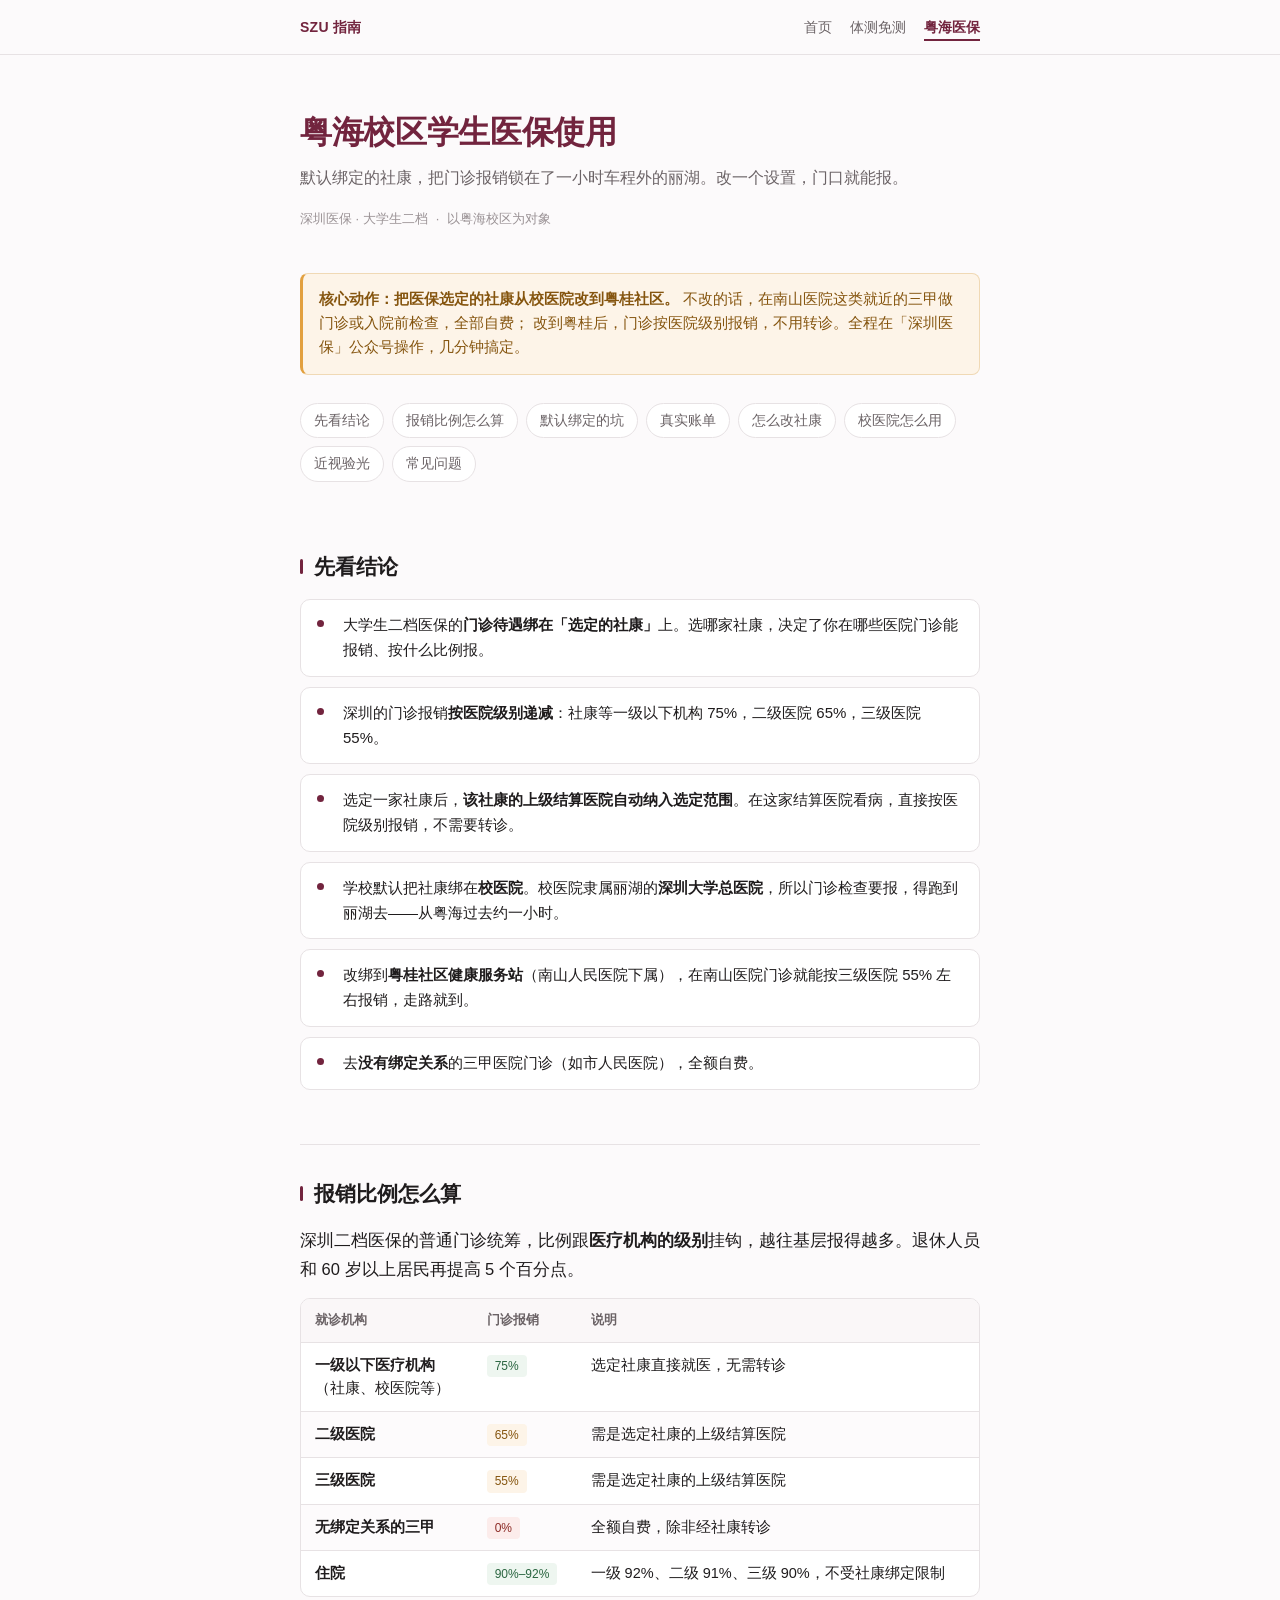
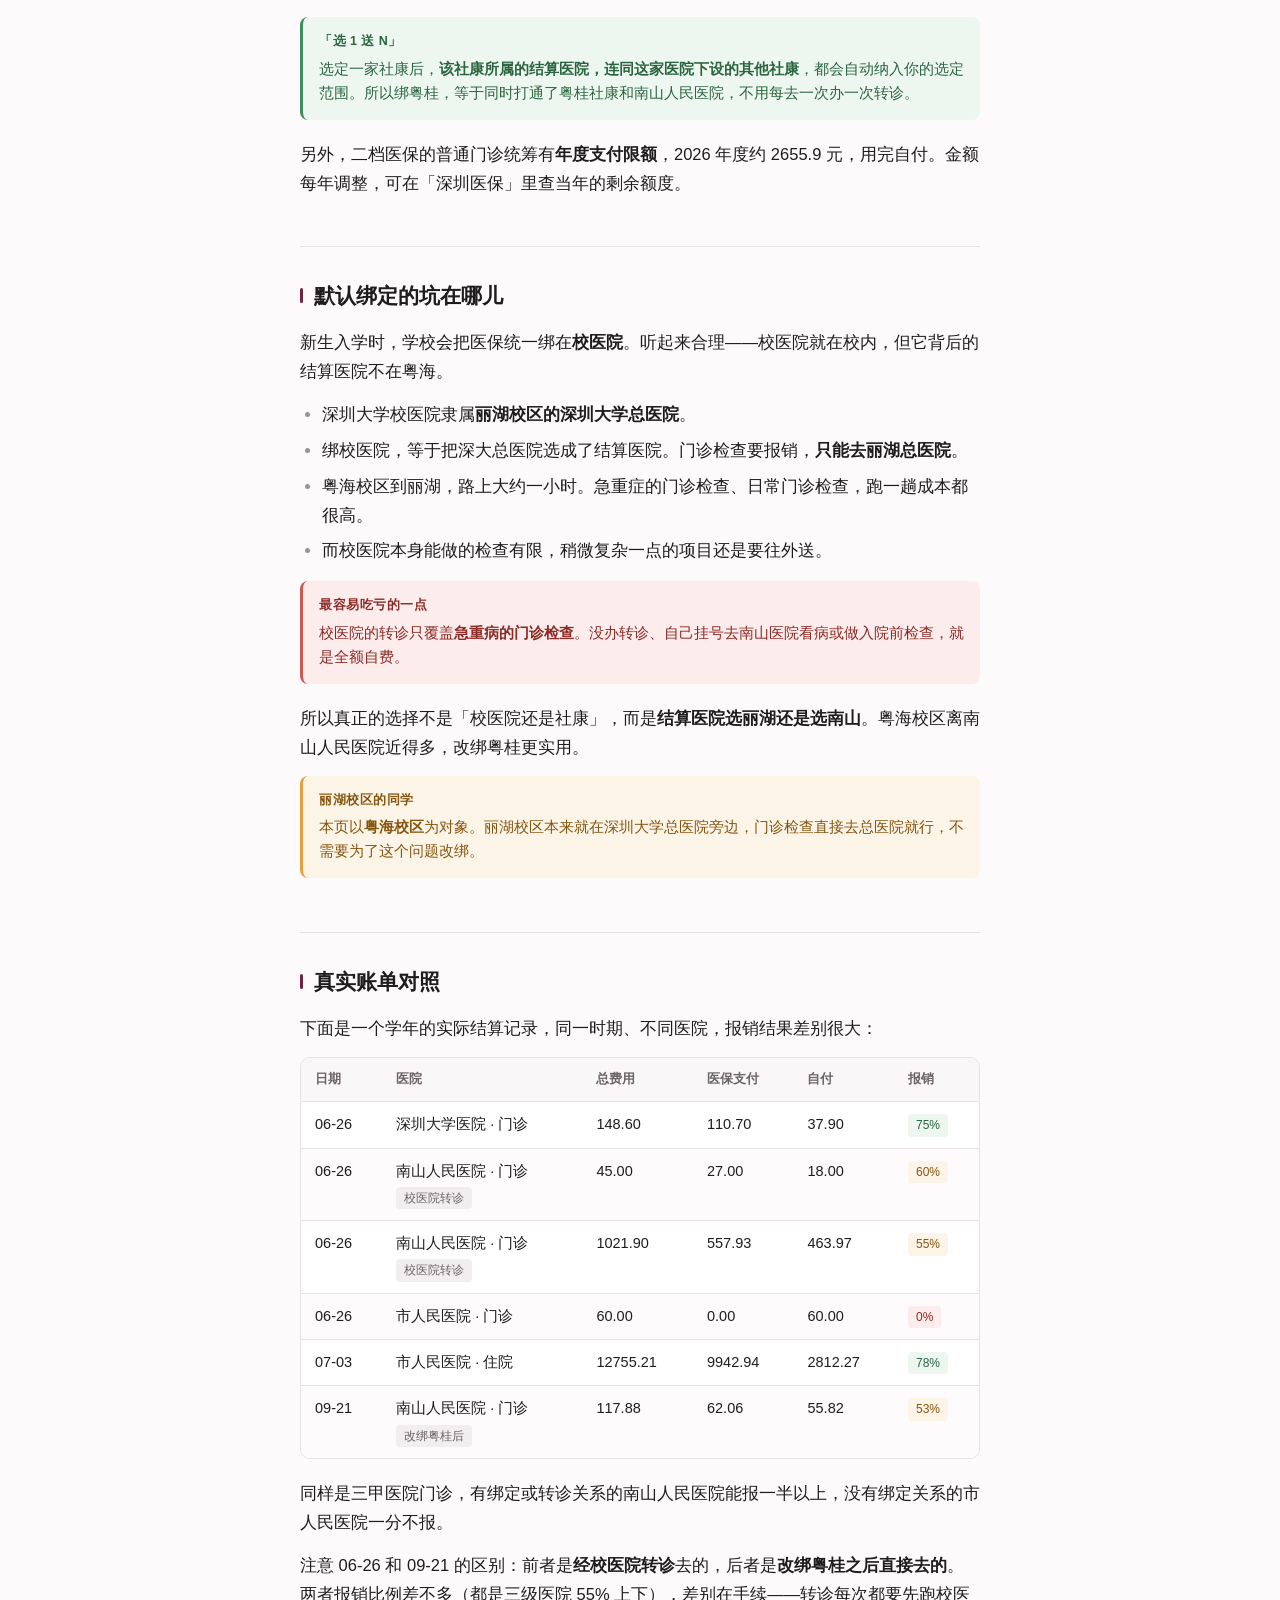
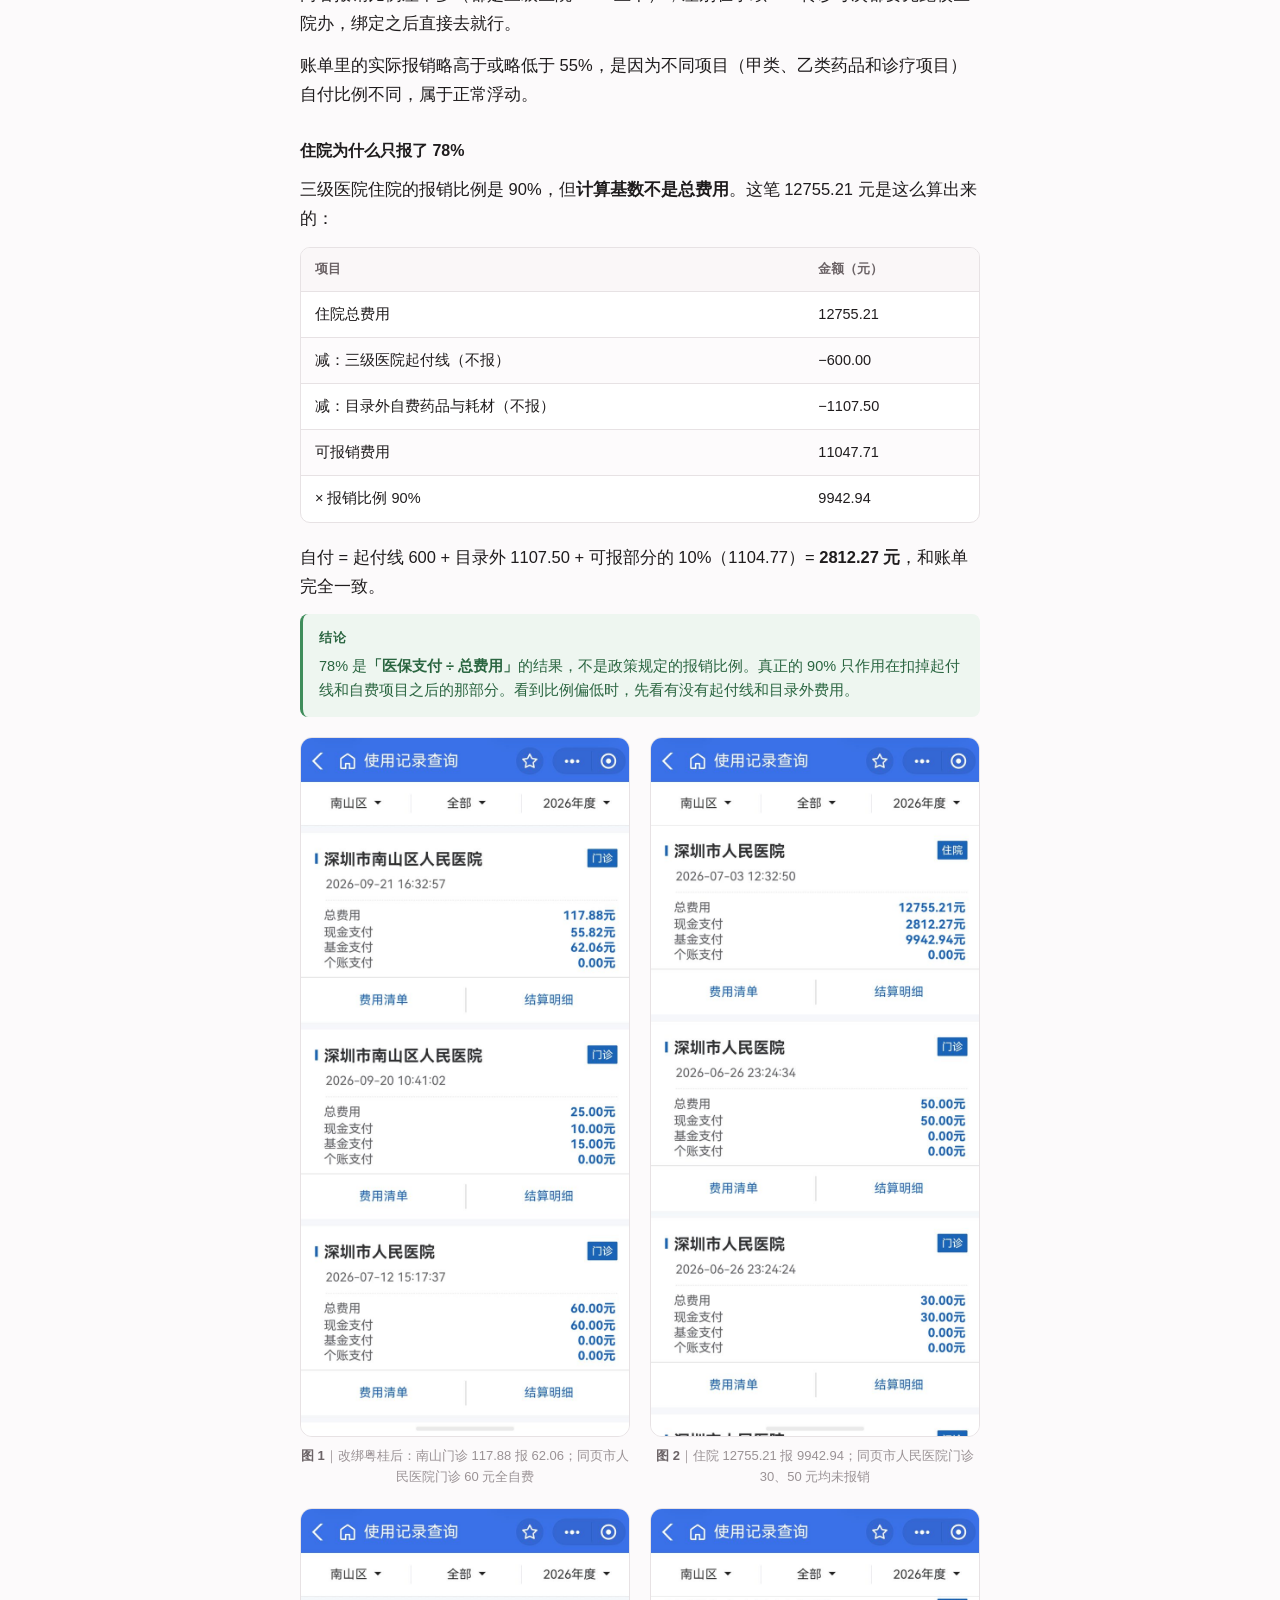
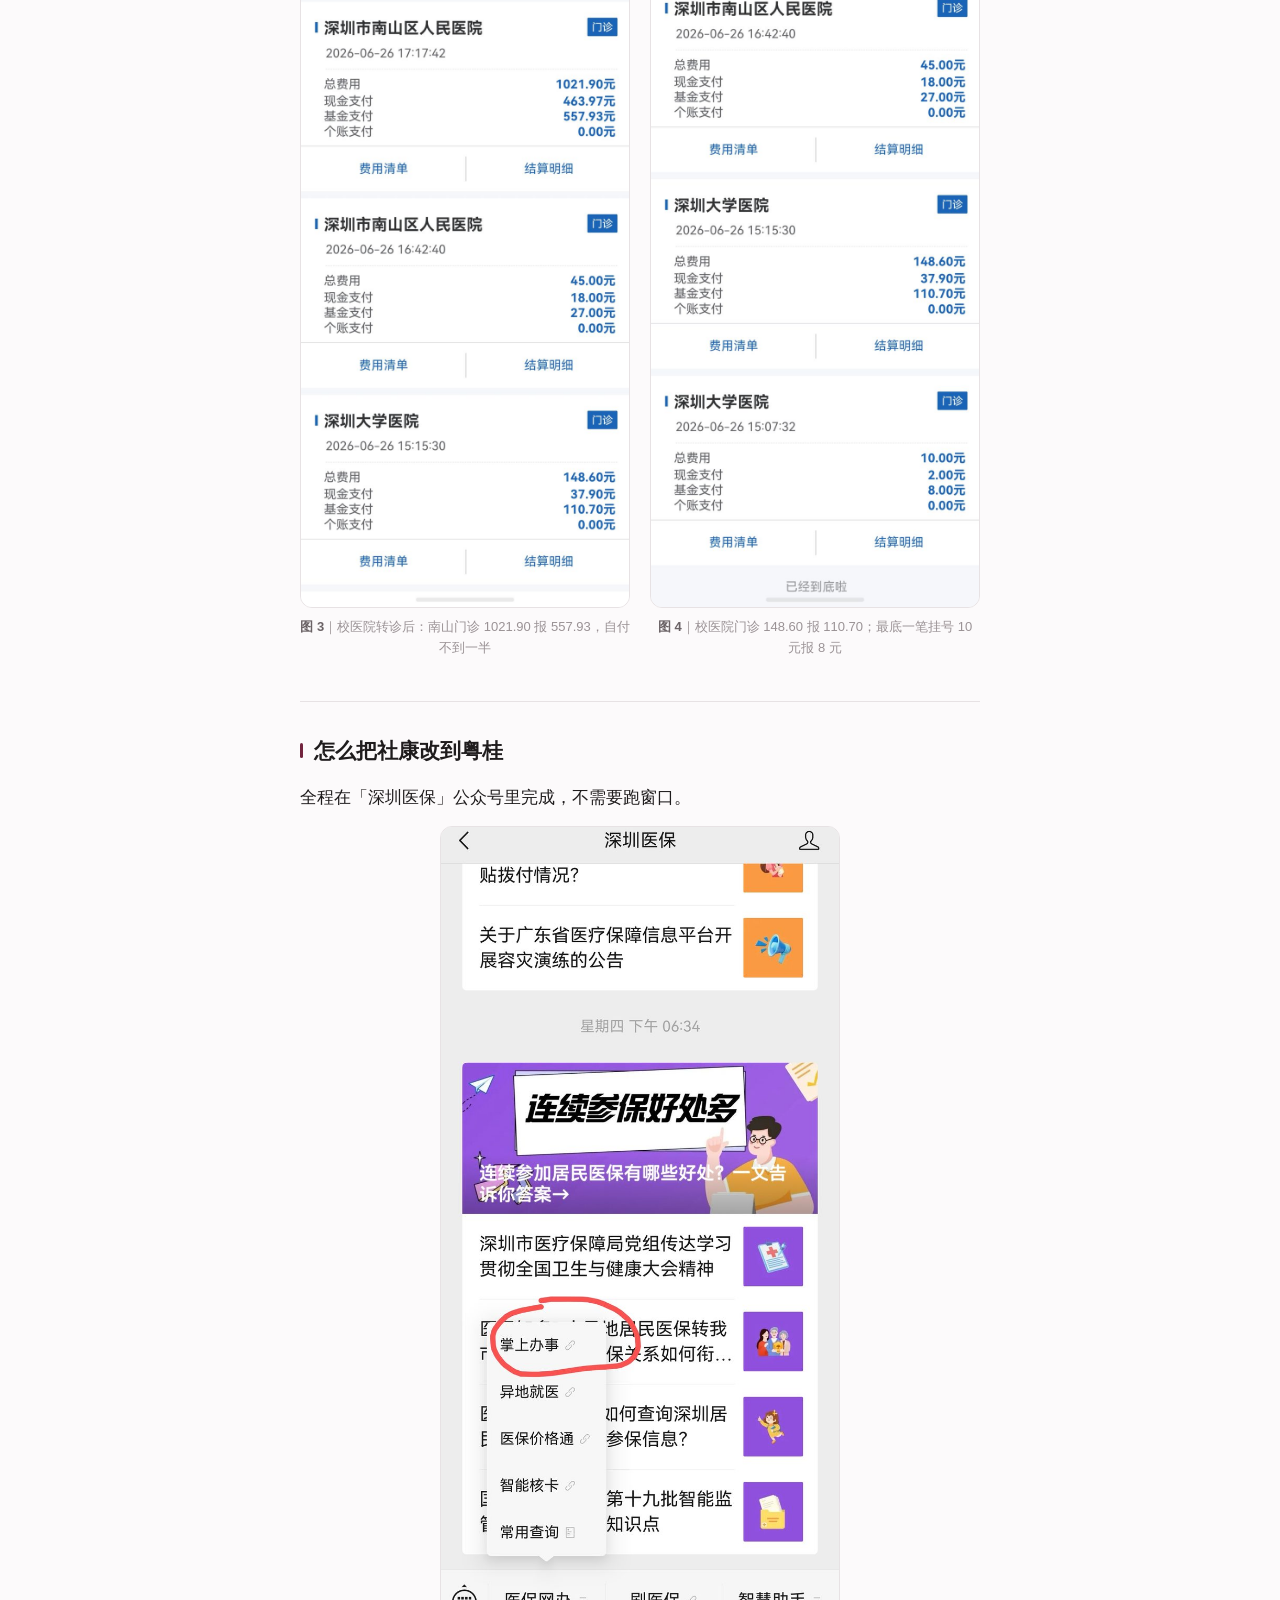
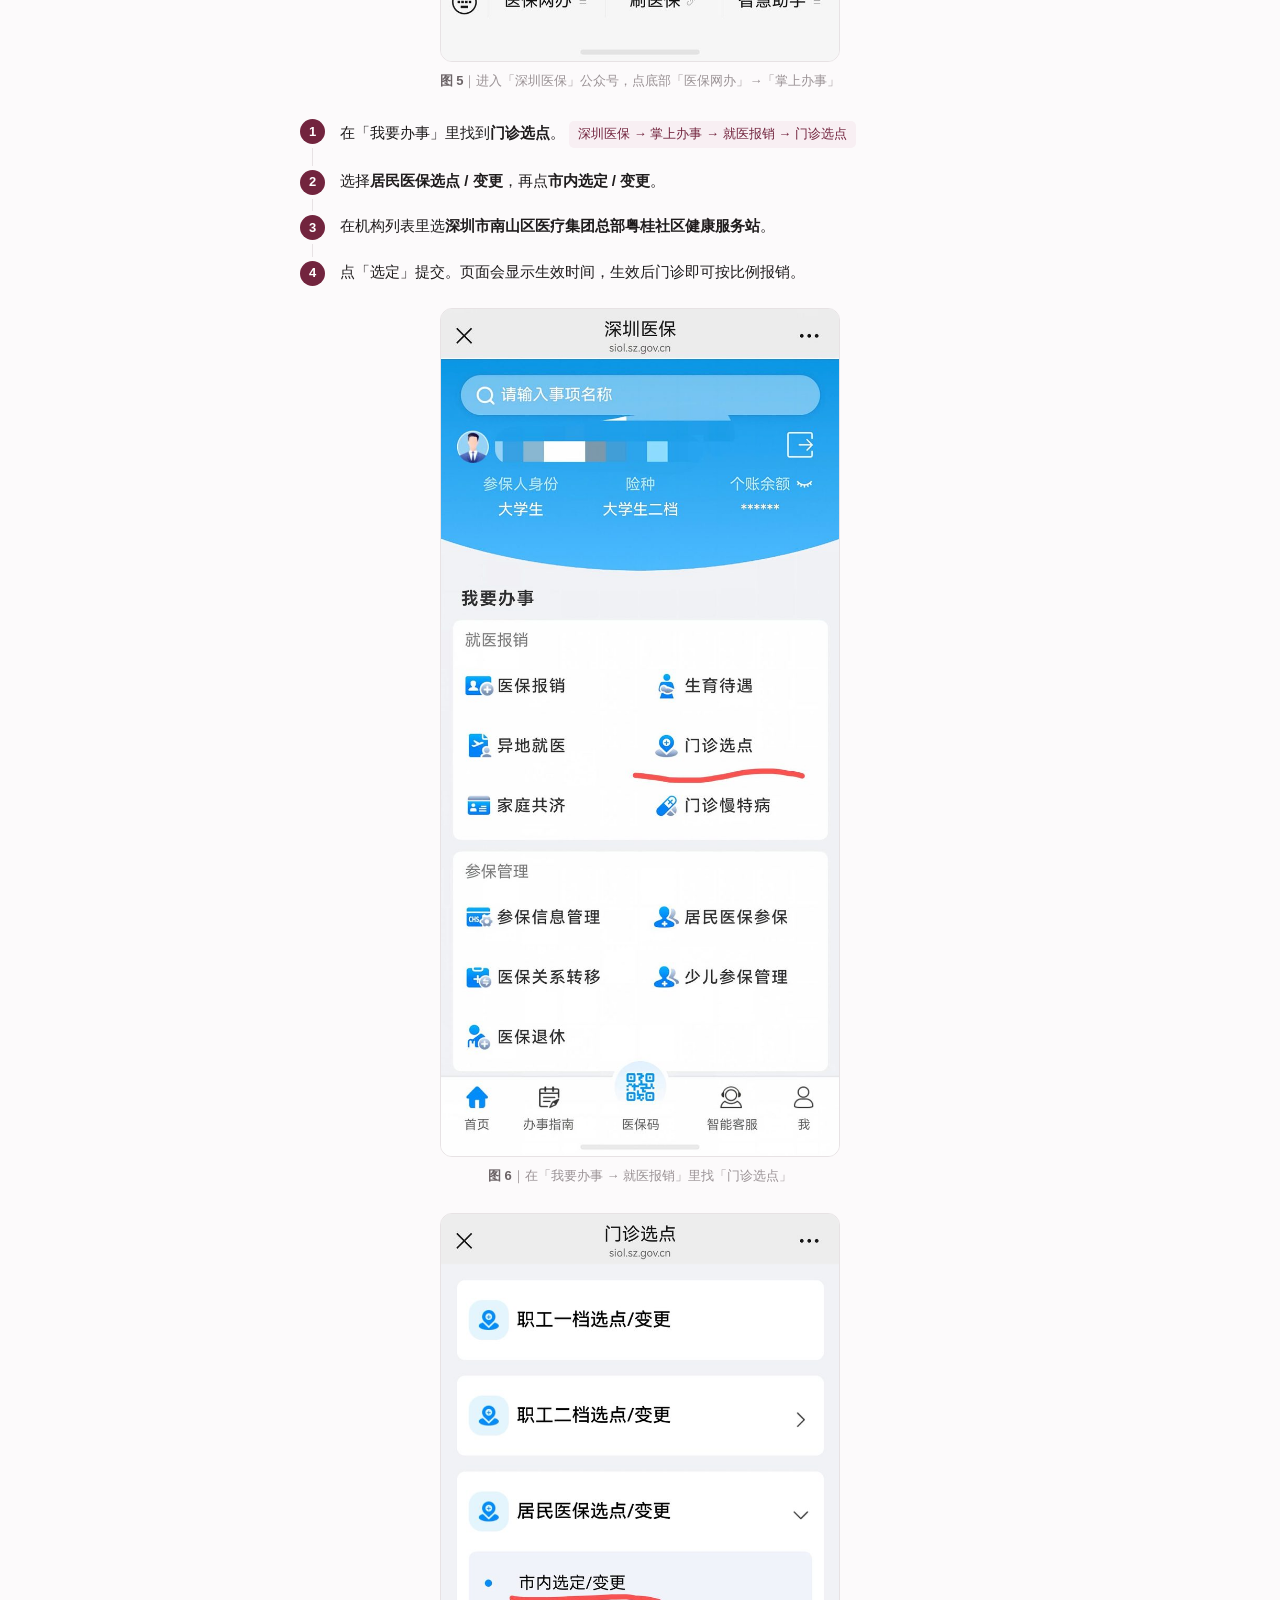
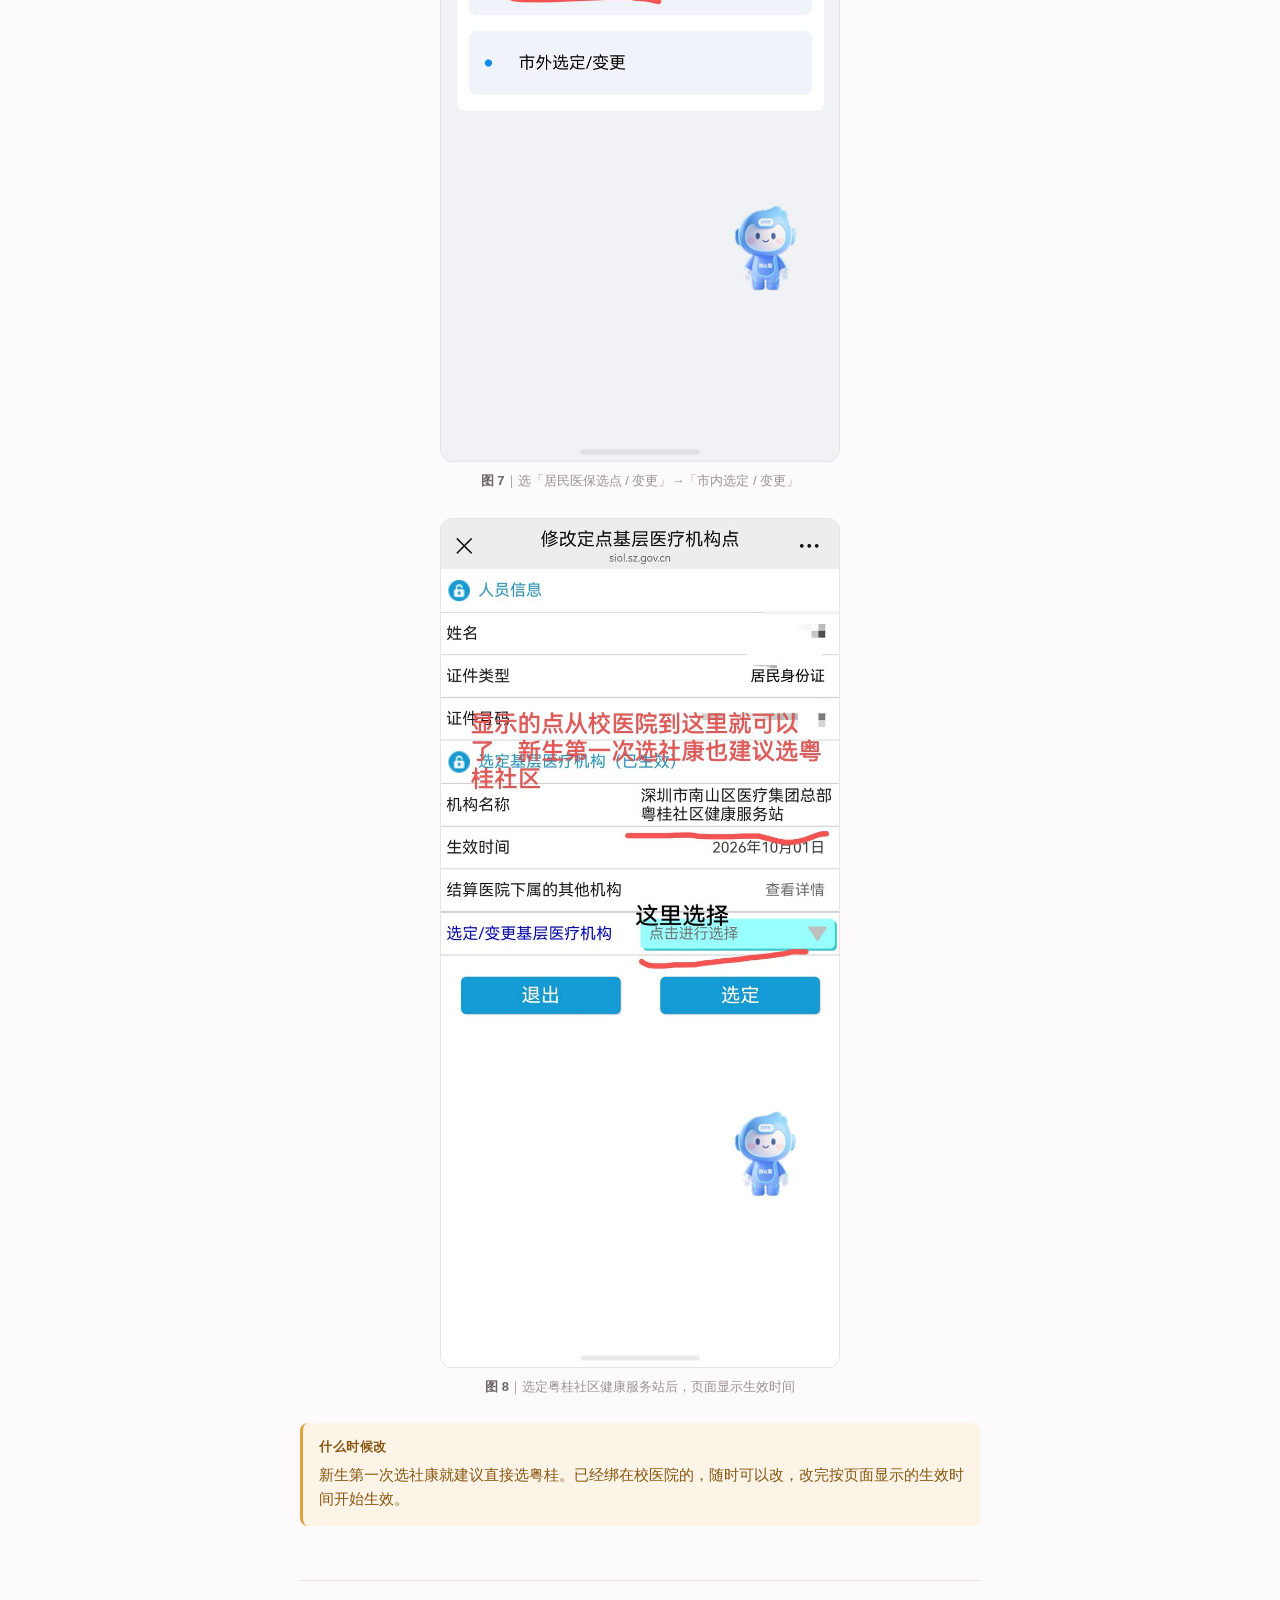
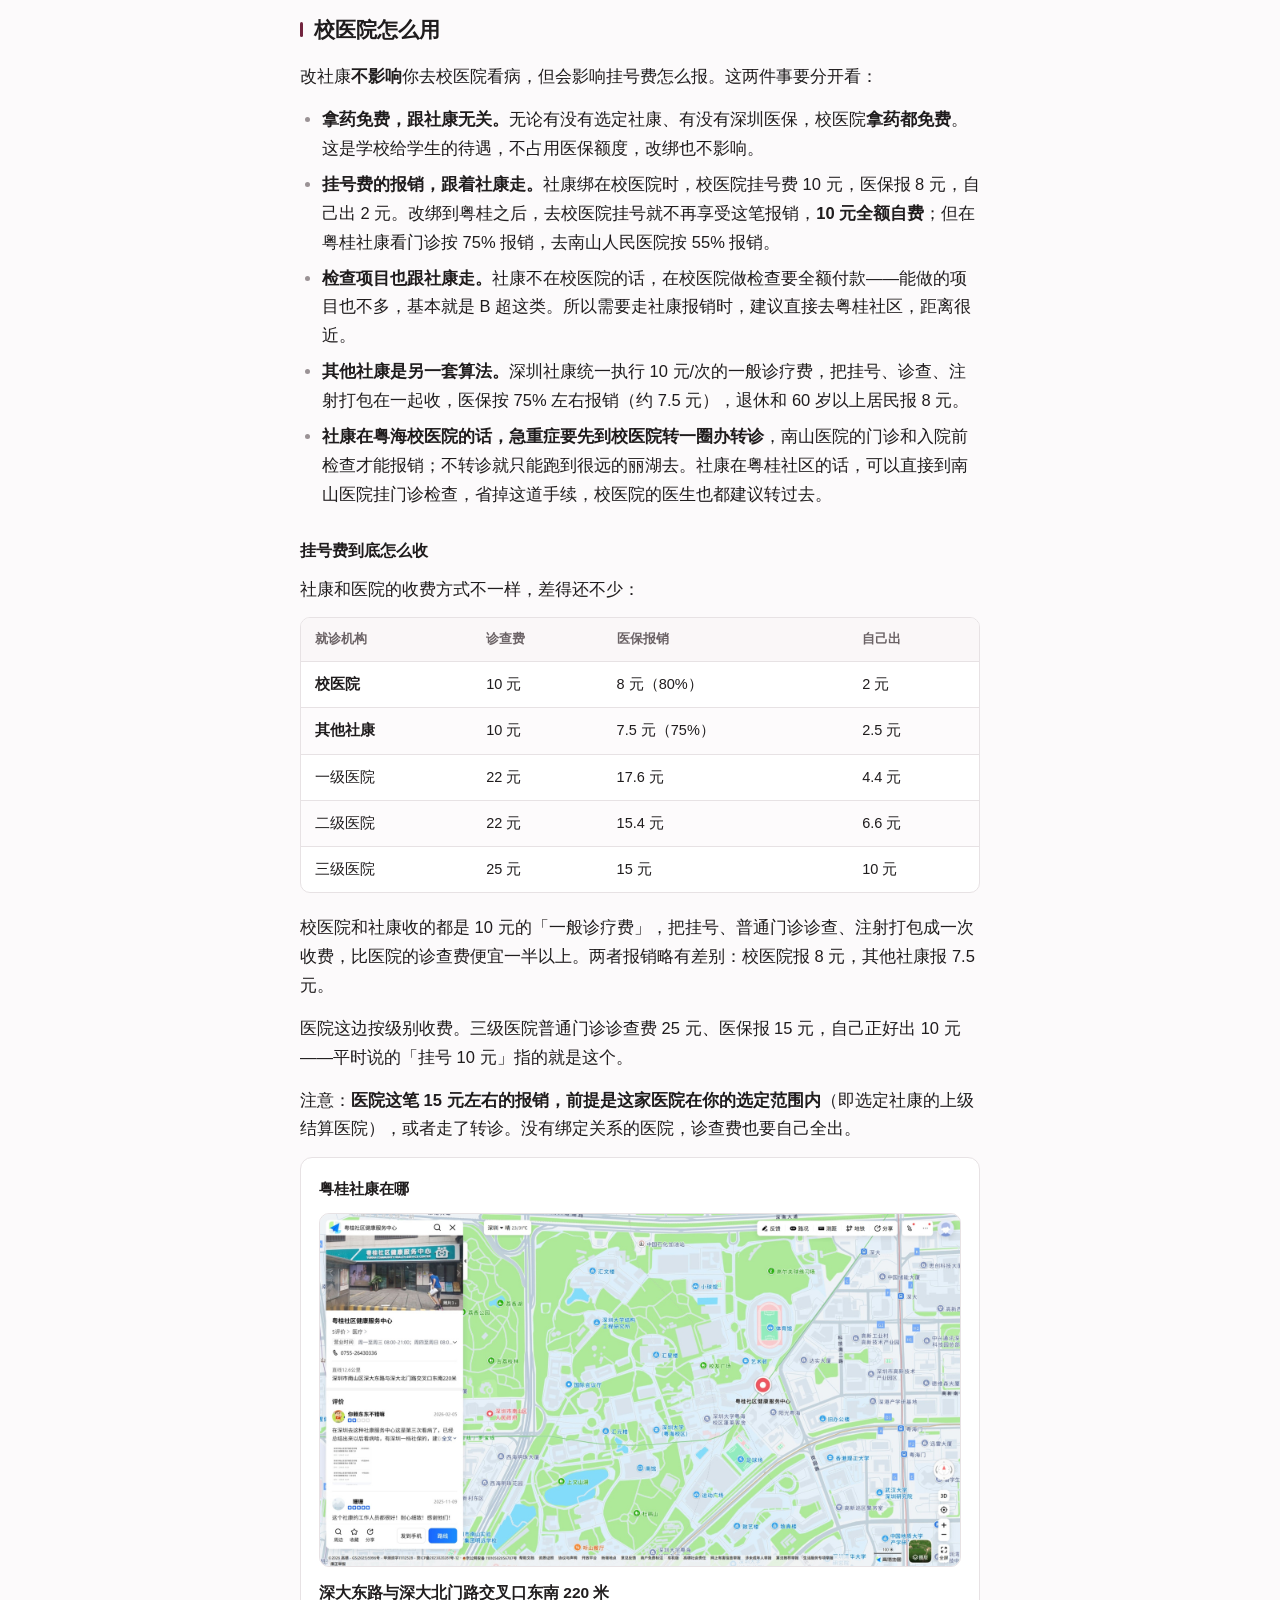
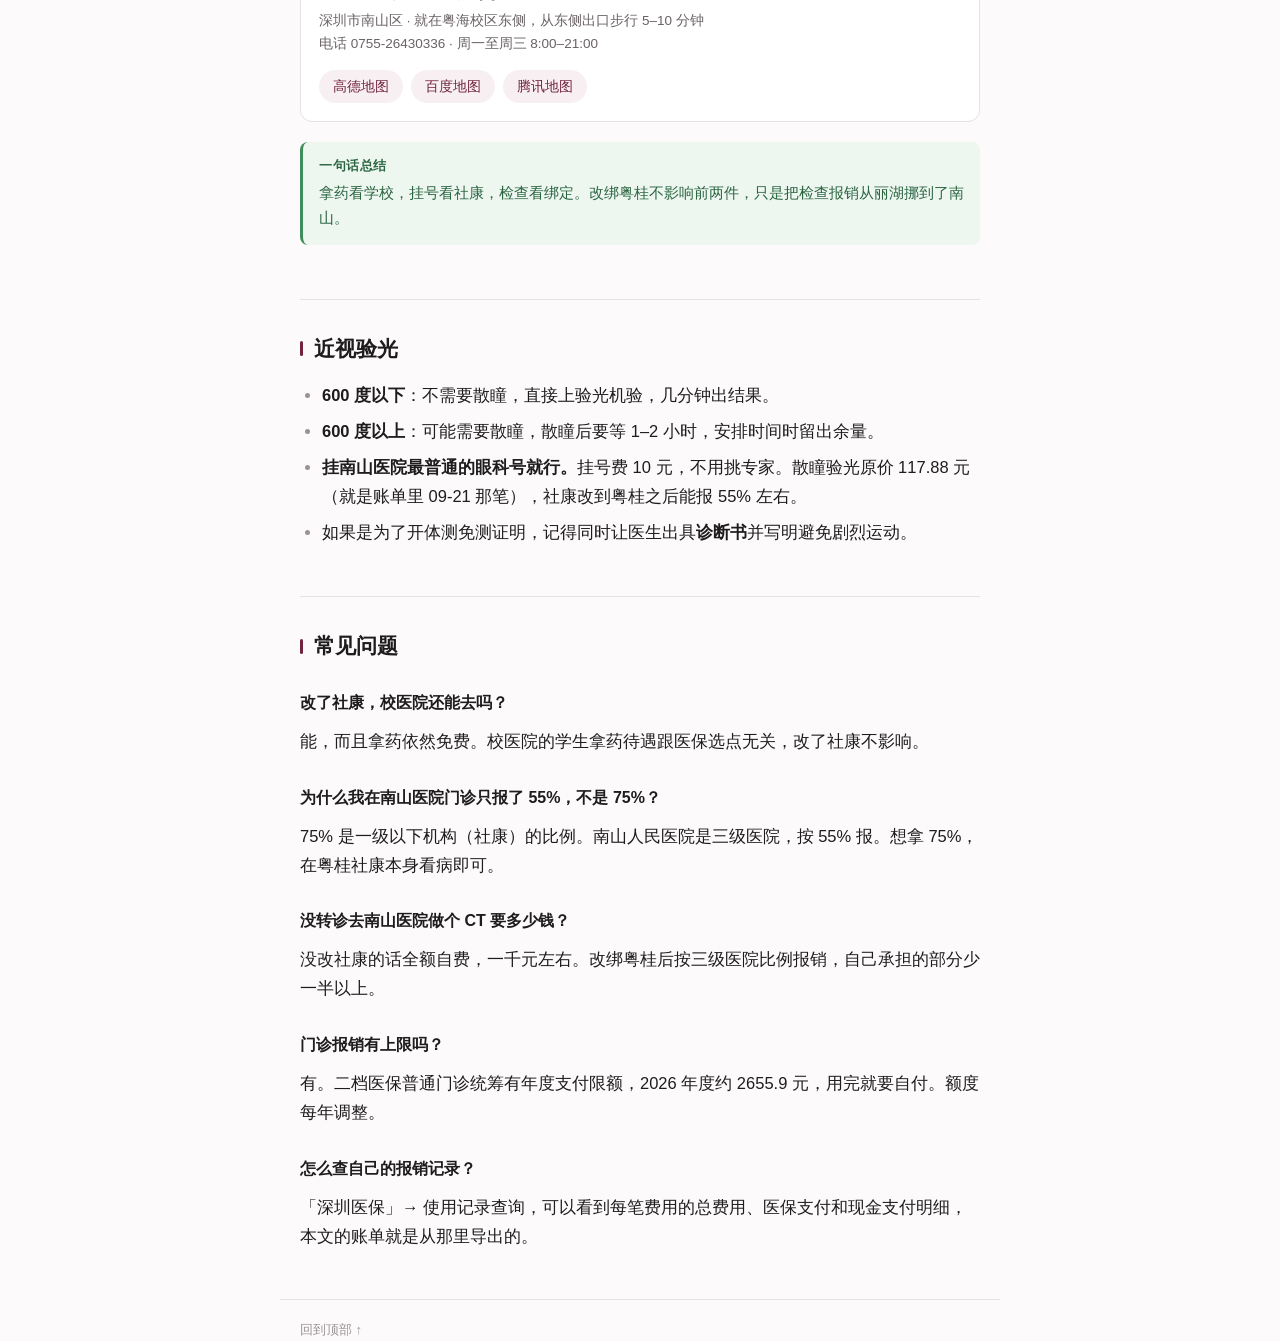
==== medical.html @ eee09786 "1" ====
<!DOCTYPE html>
<html lang="zh-CN">
<head>
<meta charset="utf-8">
<meta name="viewport" content="width=device-width, initial-scale=1">
<title>粤海校区学生医保使用指南 · 深圳大学</title>
<meta name="description" content="深圳大学粤海校区学生医保门诊选点怎么改、社康与三甲医院门诊报销比例、校医院免费拿药规则，附真实结算记录。">
<link rel="stylesheet" href="assets/css/style.css">
</head>
<body>

<header class="topbar">
  <div class="wrap">
    <span class="brandmark">SZU 指南</span>
    <nav class="topnav">
      <a href="index.html">首页</a>
      <a href="sport.html">体测免测</a>
      <a href="medical.html" aria-current="page">粤海医保</a>
    </nav>
  </div>
</header>

<main class="wrap">

  <div class="hero">
    <h1>粤海校区学生医保使用</h1>
    <p class="lede">默认绑定的社康，把门诊报销锁在了一小时车程外的丽湖。改一个设置，门口就能报。</p>
    <p class="meta"><span>深圳医保 · 大学生二档</span><span>以粤海校区为对象</span></p>
  </div>

  <div class="deadline">
    <div>
      <strong>核心动作：把医保选定的社康从校医院改到粤桂社区。</strong>
      不改的话，在南山医院这类就近的三甲做门诊或入院前检查，全部自费；
      改到粤桂后，门诊按医院级别报销，不用转诊。全程在「深圳医保」公众号操作，几分钟搞定。
    </div>
  </div>

  <nav class="toc">
    <a href="#conclusion">先看结论</a>
    <a href="#rate">报销比例怎么算</a>
    <a href="#trap">默认绑定的坑</a>
    <a href="#bills">真实账单</a>
    <a href="#howto">怎么改社康</a>
    <a href="#school">校医院怎么用</a>
    <a href="#eye">近视验光</a>
    <a href="#faq">常见问题</a>
  </nav>

  <section id="conclusion">
    <h2>先看结论</h2>
    <ul class="keypoints">
      <li>大学生二档医保的<strong>门诊待遇绑在「选定的社康」</strong>上。选哪家社康，决定了你在哪些医院门诊能报销、按什么比例报。</li>
      <li>深圳的门诊报销<strong>按医院级别递减</strong>：社康等一级以下机构 75%，二级医院 65%，三级医院 55%。</li>
      <li>选定一家社康后，<strong>该社康的上级结算医院自动纳入选定范围</strong>。在这家结算医院看病，直接按医院级别报销，不需要转诊。</li>
      <li>学校默认把社康绑在<strong>校医院</strong>。校医院隶属丽湖的<strong>深圳大学总医院</strong>，所以门诊检查要报，得跑到丽湖去——从粤海过去约一小时。</li>
      <li>改绑到<strong>粤桂社区健康服务站</strong>（南山人民医院下属），在南山医院门诊就能按三级医院 55% 左右报销，走路就到。</li>
      <li>去<strong>没有绑定关系</strong>的三甲医院门诊（如市人民医院），全额自费。</li>
    </ul>
  </section>

  <section id="rate">
    <h2>报销比例怎么算</h2>
    <p>深圳二档医保的普通门诊统筹，比例跟<strong>医疗机构的级别</strong>挂钩，越往基层报得越多。退休人员和 60 岁以上居民再提高 5 个百分点。</p>
    <div class="tablewrap">
      <table>
        <thead>
          <tr><th>就诊机构</th><th>门诊报销</th><th>说明</th></tr>
        </thead>
        <tbody>
          <tr>
            <td><strong>一级以下医疗机构</strong><br>（社康、校医院等）</td>
            <td><span class="tag tag-free">75%</span></td>
            <td>选定社康直接就医，无需转诊</td>
          </tr>
          <tr>
            <td><strong>二级医院</strong></td>
            <td><span class="tag tag-part">65%</span></td>
            <td>需是选定社康的上级结算医院</td>
          </tr>
          <tr>
            <td><strong>三级医院</strong></td>
            <td><span class="tag tag-part">55%</span></td>
            <td>需是选定社康的上级结算医院</td>
          </tr>
          <tr>
            <td><strong>无绑定关系的三甲</strong></td>
            <td><span class="tag tag-none">0%</span></td>
            <td>全额自费，除非经社康转诊</td>
          </tr>
          <tr>
            <td><strong>住院</strong></td>
            <td><span class="tag tag-free">90%–92%</span></td>
            <td>一级 92%、二级 91%、三级 90%，不受社康绑定限制</td>
          </tr>
        </tbody>
      </table>
    </div>
    <div class="note note-ok">
      <span class="label">「选 1 送 N」</span>
      选定一家社康后，<strong>该社康所属的结算医院，连同这家医院下设的其他社康</strong>，都会自动纳入你的选定范围。所以绑粤桂，等于同时打通了粤桂社康和南山人民医院，不用每去一次办一次转诊。
    </div>
    <p>另外，二档医保的普通门诊统筹有<strong>年度支付限额</strong>，2026 年度约 2655.9 元，用完自付。金额每年调整，可在「深圳医保」里查当年的剩余额度。</p>
  </section>

  <section id="trap">
    <h2>默认绑定的坑在哪儿</h2>
    <p>新生入学时，学校会把医保统一绑在<strong>校医院</strong>。听起来合理——校医院就在校内，但它背后的结算医院不在粤海。</p>
    <ul>
      <li>深圳大学校医院隶属<strong>丽湖校区的深圳大学总医院</strong>。</li>
      <li>绑校医院，等于把深大总医院选成了结算医院。门诊检查要报销，<strong>只能去丽湖总医院</strong>。</li>
      <li>粤海校区到丽湖，路上大约一小时。急重症的门诊检查、日常门诊检查，跑一趟成本都很高。</li>
      <li>而校医院本身能做的检查有限，稍微复杂一点的项目还是要往外送。</li>
    </ul>
    <div class="note note-danger">
      <span class="label">最容易吃亏的一点</span>
      校医院的转诊只覆盖<strong>急重病的门诊检查</strong>。没办转诊、自己挂号去南山医院看病或做入院前检查，就是全额自费。
    </div>
    <p>所以真正的选择不是「校医院还是社康」，而是<strong>结算医院选丽湖还是选南山</strong>。粤海校区离南山人民医院近得多，改绑粤桂更实用。</p>
    <div class="note note-warn">
      <span class="label">丽湖校区的同学</span>
      本页以<strong>粤海校区</strong>为对象。丽湖校区本来就在深圳大学总医院旁边，门诊检查直接去总医院就行，不需要为了这个问题改绑。
    </div>
  </section>

  <section id="bills">
    <h2>真实账单对照</h2>
    <p>下面是一个学年的实际结算记录，同一时期、不同医院，报销结果差别很大：</p>
    <div class="tablewrap">
      <table>
        <thead>
          <tr>
            <th>日期</th>
            <th>医院</th>
            <th>总费用</th>
            <th>医保支付</th>
            <th>自付</th>
            <th>报销</th>
          </tr>
        </thead>
        <tbody>
          <tr>
            <td class="num">06-26</td>
            <td>深圳大学医院 · 门诊</td>
            <td class="num">148.60</td>
            <td class="num">110.70</td>
            <td class="num">37.90</td>
            <td><span class="tag tag-free">75%</span></td>
          </tr>
          <tr>
            <td class="num">06-26</td>
            <td>南山人民医院 · 门诊<br><span class="tag tag-note">校医院转诊</span></td>
            <td class="num">45.00</td>
            <td class="num">27.00</td>
            <td class="num">18.00</td>
            <td><span class="tag tag-part">60%</span></td>
          </tr>
          <tr>
            <td class="num">06-26</td>
            <td>南山人民医院 · 门诊<br><span class="tag tag-note">校医院转诊</span></td>
            <td class="num">1021.90</td>
            <td class="num">557.93</td>
            <td class="num">463.97</td>
            <td><span class="tag tag-part">55%</span></td>
          </tr>
          <tr>
            <td class="num">06-26</td>
            <td>市人民医院 · 门诊</td>
            <td class="num">60.00</td>
            <td class="num">0.00</td>
            <td class="num">60.00</td>
            <td><span class="tag tag-none">0%</span></td>
          </tr>
          <tr>
            <td class="num">07-03</td>
            <td>市人民医院 · 住院</td>
            <td class="num">12755.21</td>
            <td class="num">9942.94</td>
            <td class="num">2812.27</td>
            <td><span class="tag tag-free">78%</span></td>
          </tr>
          <tr>
            <td class="num">09-21</td>
            <td>南山人民医院 · 门诊<br><span class="tag tag-note">改绑粤桂后</span></td>
            <td class="num">117.88</td>
            <td class="num">62.06</td>
            <td class="num">55.82</td>
            <td><span class="tag tag-part">53%</span></td>
          </tr>
        </tbody>
      </table>
    </div>
    <p>同样是三甲医院门诊，有绑定或转诊关系的南山人民医院能报一半以上，没有绑定关系的市人民医院一分不报。</p>
    <p>注意 06-26 和 09-21 的区别：前者是<strong>经校医院转诊</strong>去的，后者是<strong>改绑粤桂之后直接去的</strong>。两者报销比例差不多（都是三级医院 55% 上下），差别在手续——转诊每次都要先跑校医院办，绑定之后直接去就行。</p>
    <p>账单里的实际报销略高于或略低于 55%，是因为不同项目（甲类、乙类药品和诊疗项目）自付比例不同，属于正常浮动。</p>

    <h3>住院为什么只报了 78%</h3>
    <p>三级医院住院的报销比例是 90%，但<strong>计算基数不是总费用</strong>。这笔 12755.21 元是这么算出来的：</p>
    <div class="tablewrap">
      <table>
        <thead>
          <tr><th>项目</th><th>金额（元）</th></tr>
        </thead>
        <tbody>
          <tr><td>住院总费用</td><td class="num">12755.21</td></tr>
          <tr><td>减：三级医院起付线（不报）</td><td class="num">−600.00</td></tr>
          <tr><td>减：目录外自费药品与耗材（不报）</td><td class="num">−1107.50</td></tr>
          <tr><td>可报销费用</td><td class="num">11047.71</td></tr>
          <tr><td>× 报销比例 90%</td><td class="num">9942.94</td></tr>
        </tbody>
      </table>
    </div>
    <p>自付 = 起付线 600 + 目录外 1107.50 + 可报部分的 10%（1104.77）= <strong>2812.27 元</strong>，和账单完全一致。</p>
    <div class="note note-ok">
      <span class="label">结论</span>
      78% 是<strong>「医保支付 ÷ 总费用」</strong>的结果，不是政策规定的报销比例。真正的 90% 只作用在扣掉起付线和自费项目之后的那部分。看到比例偏低时，先看有没有起付线和目录外费用。
    </div>

    <div class="bills-gallery">
      <figure class="shot">
        <a href="assets/img/medical-06-bills-sep.jpg" target="_blank" rel="noopener">
          <img src="assets/img/medical-06-bills-sep.jpg" alt="9 月结算记录：南山人民医院门诊与市人民医院门诊对比" loading="lazy">
        </a>
        <figcaption><b>图 1</b>｜改绑粤桂后：南山门诊 117.88 报 62.06；同页市人民医院门诊 60 元全自费</figcaption>
      </figure>
      <figure class="shot">
        <a href="assets/img/medical-07-bills-jul.jpg" target="_blank" rel="noopener">
          <img src="assets/img/medical-07-bills-jul.jpg" alt="7 月住院与市人民医院门诊记录" loading="lazy">
        </a>
        <figcaption><b>图 2</b>｜住院 12755.21 报 9942.94；同页市人民医院门诊 30、50 元均未报销</figcaption>
      </figure>
      <figure class="shot">
        <a href="assets/img/medical-08-bills-jun-late.jpg" target="_blank" rel="noopener">
          <img src="assets/img/medical-08-bills-jun-late.jpg" alt="6 月 26 日南山人民医院大额门诊结算" loading="lazy">
        </a>
        <figcaption><b>图 3</b>｜校医院转诊后：南山门诊 1021.90 报 557.93，自付不到一半</figcaption>
      </figure>
      <figure class="shot">
        <a href="assets/img/medical-09-bills-jun-early.jpg" target="_blank" rel="noopener">
          <img src="assets/img/medical-09-bills-jun-early.jpg" alt="6 月 26 日校医院与南山门诊记录" loading="lazy">
        </a>
        <figcaption><b>图 4</b>｜校医院门诊 148.60 报 110.70；最底一笔挂号 10 元报 8 元</figcaption>
      </figure>
    </div>
  </section>

  <section id="howto">
    <h2>怎么把社康改到粤桂</h2>
    <p>全程在「深圳医保」公众号里完成，不需要跑窗口。</p>

    <figure class="shot">
      <a href="assets/img/medical-02-entry.jpg" target="_blank" rel="noopener">
        <img src="assets/img/medical-02-entry.jpg" alt="深圳医保公众号菜单" loading="lazy">
      </a>
      <figcaption><b>图 5</b>｜进入「深圳医保」公众号，点底部「医保网办」→「掌上办事」</figcaption>
    </figure>

    <ol class="steps">
      <li>
        在「我要办事」里找到<strong>门诊选点</strong>。
        <span class="path">深圳医保 → 掌上办事 → 就医报销 → 门诊选点</span>
      </li>
      <li>选择<strong>居民医保选点 / 变更</strong>，再点<strong>市内选定 / 变更</strong>。</li>
      <li>在机构列表里选<strong>深圳市南山区医疗集团总部粤桂社区健康服务站</strong>。</li>
      <li>点「选定」提交。页面会显示生效时间，生效后门诊即可按比例报销。</li>
    </ol>

    <figure class="shot">
      <a href="assets/img/medical-03-home.jpg" target="_blank" rel="noopener">
        <img src="assets/img/medical-03-home.jpg" alt="深圳医保办事首页" loading="lazy">
      </a>
      <figcaption><b>图 6</b>｜在「我要办事 → 就医报销」里找「门诊选点」</figcaption>
    </figure>

    <figure class="shot">
      <a href="assets/img/medical-04-xuandian.jpg" target="_blank" rel="noopener">
        <img src="assets/img/medical-04-xuandian.jpg" alt="门诊选点菜单" loading="lazy">
      </a>
      <figcaption><b>图 7</b>｜选「居民医保选点 / 变更」→「市内选定 / 变更」</figcaption>
    </figure>

    <figure class="shot">
      <a href="assets/img/medical-05-set-shequ.jpg" target="_blank" rel="noopener">
        <img src="assets/img/medical-05-set-shequ.jpg" alt="修改定点基层医疗机构页面" loading="lazy">
      </a>
      <figcaption><b>图 8</b>｜选定粤桂社区健康服务站后，页面显示生效时间</figcaption>
    </figure>

    <div class="note note-warn">
      <span class="label">什么时候改</span>
      新生第一次选社康就建议直接选粤桂。已经绑在校医院的，随时可以改，改完按页面显示的生效时间开始生效。
    </div>
  </section>

  <section id="school">
    <h2>校医院怎么用</h2>
    <p>改社康<strong>不影响</strong>你去校医院看病，但会影响挂号费怎么报。这两件事要分开看：</p>
    <ul>
      <li><strong>拿药免费，跟社康无关。</strong>无论有没有选定社康、有没有深圳医保，校医院<strong>拿药都免费</strong>。这是学校给学生的待遇，不占用医保额度，改绑也不影响。</li>
      <li><strong>挂号费的报销，跟着社康走。</strong>社康绑在校医院时，校医院挂号费 10 元，医保报 8 元，自己出 2 元。改绑到粤桂之后，去校医院挂号就不再享受这笔报销，<strong>10 元全额自费</strong>；但在粤桂社康看门诊按 75% 报销，去南山人民医院按 55% 报销。</li>
      <li><strong>检查项目也跟社康走。</strong>社康不在校医院的话，在校医院做检查要全额付款——能做的项目也不多，基本就是 B 超这类。所以需要走社康报销时，建议直接去粤桂社区，距离很近。</li>
      <li><strong>其他社康是另一套算法。</strong>深圳社康统一执行 10 元/次的一般诊疗费，把挂号、诊查、注射打包在一起收，医保按 75% 左右报销（约 7.5 元），退休和 60 岁以上居民报 8 元。</li>
      <li><strong>社康在粤海校医院的话，急重症要先到校医院转一圈办转诊</strong>，南山医院的门诊和入院前检查才能报销；不转诊就只能跑到很远的丽湖去。社康在粤桂社区的话，可以直接到南山医院挂门诊检查，省掉这道手续，校医院的医生也都建议转过去。</li>
    </ul>

    <h3>挂号费到底怎么收</h3>
    <p>社康和医院的收费方式不一样，差得还不少：</p>
    <div class="tablewrap">
      <table>
        <thead>
          <tr><th>就诊机构</th><th>诊查费</th><th>医保报销</th><th>自己出</th></tr>
        </thead>
        <tbody>
          <tr>
            <td><strong>校医院</strong></td>
            <td class="num">10 元</td>
            <td class="num">8 元（80%）</td>
            <td class="num">2 元</td>
          </tr>
          <tr>
            <td><strong>其他社康</strong></td>
            <td class="num">10 元</td>
            <td class="num">7.5 元（75%）</td>
            <td class="num">2.5 元</td>
          </tr>
          <tr>
            <td>一级医院</td>
            <td class="num">22 元</td>
            <td class="num">17.6 元</td>
            <td class="num">4.4 元</td>
          </tr>
          <tr>
            <td>二级医院</td>
            <td class="num">22 元</td>
            <td class="num">15.4 元</td>
            <td class="num">6.6 元</td>
          </tr>
          <tr>
            <td>三级医院</td>
            <td class="num">25 元</td>
            <td class="num">15 元</td>
            <td class="num">10 元</td>
          </tr>
        </tbody>
      </table>
    </div>
    <p>校医院和社康收的都是 10 元的「一般诊疗费」，把挂号、普通门诊诊查、注射打包成一次收费，比医院的诊查费便宜一半以上。两者报销略有差别：校医院报 8 元，其他社康报 7.5 元。</p>
    <p>医院这边按级别收费。三级医院普通门诊诊查费 25 元、医保报 15 元，自己正好出 10 元——平时说的「挂号 10 元」指的就是这个。</p>
    <p>注意：<strong>医院这笔 15 元左右的报销，前提是这家医院在你的选定范围内</strong>（即选定社康的上级结算医院），或者走了转诊。没有绑定关系的医院，诊查费也要自己全出。</p>
    <div class="clinic">
      <h3>粤桂社康在哪</h3>
      <a href="assets/img/medical-07-clinic-map.jpg" target="_blank" rel="noopener">
        <img class="clinic-map" src="assets/img/medical-07-clinic-map.jpg" alt="高德地图上粤桂社区健康服务中心的位置：深大粤海校区东侧" loading="lazy">
      </a>
      <p class="clinic-addr"><strong>深大东路与深大北门路交叉口东南 220 米</strong></p>
      <p class="clinic-meta">深圳市南山区 · 就在粤海校区东侧，从东侧出口步行 5–10 分钟<br>电话 0755-26430336 · 周一至周三 8:00–21:00</p>
      <div class="clinic-nav">
        <a href="https://uri.amap.com/search?keyword=%E7%B2%A4%E6%A1%82%E7%A4%BE%E5%8C%BA%E5%81%A5%E5%BA%B7%E6%9C%8D%E5%8A%A1%E4%B8%AD%E5%BF%83&amp;city=%E6%B7%B1%E5%9C%B3" target="_blank" rel="noopener">高德地图</a>
        <a href="https://map.baidu.com/search/%E7%B2%A4%E6%A1%82%E7%A4%BE%E5%8C%BA%E5%81%A5%E5%BA%B7%E6%9C%8D%E5%8A%A1%E4%B8%AD%E5%BF%83" target="_blank" rel="noopener">百度地图</a>
        <a href="https://map.qq.com/?what=%E7%B2%A4%E6%A1%82%E7%A4%BE%E5%8C%BA%E5%81%A5%E5%BA%B7%E6%9C%8D%E5%8A%A1%E4%B8%AD%E5%BF%83" target="_blank" rel="noopener">腾讯地图</a>
      </div>
    </div>

    <div class="note note-ok">
      <span class="label">一句话总结</span>
      拿药看学校，挂号看社康，检查看绑定。改绑粤桂不影响前两件，只是把检查报销从丽湖挪到了南山。
    </div>
  </section>

  <section id="eye">
    <h2>近视验光</h2>
    <ul>
      <li><strong>600 度以下</strong>：不需要散瞳，直接上验光机验，几分钟出结果。</li>
      <li><strong>600 度以上</strong>：可能需要散瞳，散瞳后要等 1–2 小时，安排时间时留出余量。</li>
      <li><strong>挂南山医院最普通的眼科号就行。</strong>挂号费 10 元，不用挑专家。散瞳验光原价 117.88 元（就是账单里 09-21 那笔），社康改到粤桂之后能报 55% 左右。</li>
      <li>如果是为了开体测免测证明，记得同时让医生出具<strong>诊断书</strong>并写明避免剧烈运动。</li>
    </ul>
  </section>

  <section id="faq">
    <h2>常见问题</h2>

    <h3>改了社康，校医院还能去吗？</h3>
    <p>能，而且拿药依然免费。校医院的学生拿药待遇跟医保选点无关，改了社康不影响。</p>

    <h3>为什么我在南山医院门诊只报了 55%，不是 75%？</h3>
    <p>75% 是一级以下机构（社康）的比例。南山人民医院是三级医院，按 55% 报。想拿 75%，在粤桂社康本身看病即可。</p>

    <h3>没转诊去南山医院做个 CT 要多少钱？</h3>
    <p>没改社康的话全额自费，一千元左右。改绑粤桂后按三级医院比例报销，自己承担的部分少一半以上。</p>

    <h3>门诊报销有上限吗？</h3>
    <p>有。二档医保普通门诊统筹有年度支付限额，2026 年度约 2655.9 元，用完就要自付。额度每年调整。</p>

    <h3>怎么查自己的报销记录？</h3>
    <p>「深圳医保」→ 使用记录查询，可以看到每笔费用的总费用、医保支付和现金支付明细，本文的账单就是从那里导出的。</p>
  </section>

</main>

<footer class="wrap">
  <a class="totop" href="#">回到顶部 ↑</a>
</footer>

</body>
</html>
---- assets/css/style.css ----
:root {
  --ink: #1f1c1d;
  --muted: #6b6366;
  --faint: #9a9295;
  --brand: #72243e;
  --brand-mid: #993556;
  --brand-soft: #f8eff3;
  --line: #e7e2e4;
  --bg: #fcfafb;
  --card: #ffffff;
  --warn-bg: #fdf4e8;
  --warn-line: #e2a03f;
  --warn-ink: #85550f;
  --danger-bg: #fceceb;
  --danger-line: #d1584f;
  --danger-ink: #8c2a26;
  --ok-bg: #eef6f0;
  --ok-line: #3f8d5b;
  --ok-ink: #2a6540;
  --radius: 12px;
}

* { box-sizing: border-box; }

html { -webkit-text-size-adjust: 100%; }

body {
  margin: 0;
  background: var(--bg);
  color: var(--ink);
  font-family: -apple-system, BlinkMacSystemFont, "PingFang SC", "Hiragino Sans GB",
    "Microsoft YaHei", "Segoe UI", sans-serif;
  font-size: 16px;
  line-height: 1.75;
  text-rendering: optimizeLegibility;
}

.wrap {
  max-width: 720px;
  margin: 0 auto;
  padding: 0 20px;
}

a { color: var(--brand-mid); text-decoration: none; border-bottom: 1px solid rgba(153, 53, 86, .3); }
a:hover { border-bottom-color: var(--brand-mid); }

/* ---------- 顶栏 ---------- */
.topbar {
  position: sticky;
  top: 0;
  z-index: 20;
  background: rgba(252, 250, 251, .92);
  backdrop-filter: saturate(180%) blur(12px);
  border-bottom: 1px solid var(--line);
}

.topbar .wrap {
  display: flex;
  align-items: center;
  justify-content: space-between;
  height: 54px;
}

.brandmark {
  font-size: 14px;
  font-weight: 600;
  color: var(--brand);
  letter-spacing: .02em;
}

.topnav { display: flex; gap: 18px; font-size: 14px; }

.topnav a {
  color: var(--muted);
  border: none;
  padding: 2px 0;
}

.topnav a:hover { color: var(--brand); }

.topnav a[aria-current="page"] {
  color: var(--brand);
  font-weight: 600;
  box-shadow: inset 0 -2px 0 var(--brand);
}

/* ---------- 页头 ---------- */
.hero { padding: 44px 0 28px; }

.hero h1 {
  margin: 0 0 10px;
  font-size: 28px;
  line-height: 1.35;
  font-weight: 700;
  letter-spacing: -.01em;
  color: var(--brand);
}

.hero .lede {
  margin: 0;
  font-size: 16px;
  color: var(--muted);
}

.hero .meta {
  margin-top: 16px;
  font-size: 13px;
  color: var(--faint);
}

.hero .meta span + span::before {
  content: "·";
  margin: 0 8px;
}

/* ---------- 时效条 ---------- */
.deadline {
  display: flex;
  gap: 10px;
  align-items: flex-start;
  margin: 0 0 28px;
  padding: 14px 16px;
  background: var(--warn-bg);
  border: 1px solid #f0d9b5;
  border-left: 3px solid var(--warn-line);
  border-radius: 8px;
  font-size: 14.5px;
  line-height: 1.65;
  color: var(--warn-ink);
}

.deadline strong { font-weight: 600; }

/* ---------- 锚点导航 ---------- */
.toc {
  display: flex;
  flex-wrap: wrap;
  gap: 8px;
  margin: 0 0 8px;
  padding: 0 0 28px;
}

.toc a {
  display: inline-block;
  padding: 5px 13px;
  font-size: 13.5px;
  color: var(--muted);
  background: var(--card);
  border: 1px solid var(--line);
  border-radius: 999px;
  transition: .15s;
}

.toc a:hover {
  color: var(--brand);
  border-color: #d9c3cd;
  background: var(--brand-soft);
}

/* ---------- 正文分节 ---------- */
section { padding: 34px 0; border-top: 1px solid var(--line); }

section:first-of-type { border-top: none; }

h2 {
  position: relative;
  margin: 0 0 18px;
  padding-left: 14px;
  font-size: 19px;
  line-height: 1.4;
  font-weight: 700;
  color: var(--ink);
}

h2::before {
  content: "";
  position: absolute;
  left: 0;
  top: .35em;
  bottom: .35em;
  width: 3px;
  border-radius: 2px;
  background: var(--brand);
}

h3 {
  margin: 28px 0 10px;
  font-size: 16px;
  font-weight: 600;
  color: var(--ink);
}

p { margin: 0 0 14px; }

ul, ol { margin: 0 0 16px; padding-left: 22px; }

li { margin-bottom: 7px; }

li::marker { color: var(--faint); }

strong { font-weight: 600; }

.lead { font-size: 16.5px; }

/* ---------- 结论卡 ---------- */
.keypoints {
  display: grid;
  gap: 10px;
  margin: 0 0 20px;
  padding: 0;
  list-style: none;
}

.keypoints li {
  position: relative;
  margin: 0;
  padding: 13px 16px 13px 42px;
  background: var(--card);
  border: 1px solid var(--line);
  border-radius: 10px;
  font-size: 15px;
  line-height: 1.65;
}

.keypoints li::before {
  content: "";
  position: absolute;
  left: 16px;
  top: 20px;
  width: 7px;
  height: 7px;
  border-radius: 50%;
  background: var(--brand);
}

/* ---------- 表格 ---------- */
.tablewrap {
  margin: 0 0 20px;
  overflow-x: auto;
  border: 1px solid var(--line);
  border-radius: 10px;
  background: var(--card);
  -webkit-overflow-scrolling: touch;
}

table {
  width: 100%;
  border-collapse: collapse;
  font-size: 14px;
  line-height: 1.6;
}

th, td {
  padding: 11px 14px;
  text-align: left;
  border-bottom: 1px solid var(--line);
  vertical-align: top;
}

th {
  background: #faf7f8;
  font-weight: 600;
  font-size: 13px;
  color: var(--muted);
  white-space: nowrap;
}

tbody tr:last-child td { border-bottom: none; }

tbody tr:nth-child(even) { background: #fdfbfc; }

td.num { font-variant-numeric: tabular-nums; white-space: nowrap; }

.tag {
  display: inline-block;
  padding: 1px 8px;
  font-size: 12px;
  line-height: 1.7;
  border-radius: 4px;
  white-space: nowrap;
}

.tag-free { color: var(--ok-ink); background: var(--ok-bg); }
.tag-none { color: var(--danger-ink); background: var(--danger-bg); }
.tag-part { color: var(--warn-ink); background: var(--warn-bg); }
.tag-note { color: var(--muted); background: #f1eef0; margin-top: 4px; }

/* ---------- 提示块 ---------- */
.note {
  margin: 0 0 20px;
  padding: 14px 16px;
  border-radius: 8px;
  font-size: 14.5px;
  line-height: 1.7;
}

.note > :last-child { margin-bottom: 0; }

.note .label {
  display: block;
  margin-bottom: 4px;
  font-size: 12.5px;
  font-weight: 600;
  letter-spacing: .04em;
}

.note-danger { background: var(--danger-bg); border-left: 3px solid var(--danger-line); color: var(--danger-ink); }
.note-warn { background: var(--warn-bg); border-left: 3px solid var(--warn-line); color: var(--warn-ink); }
.note-ok { background: var(--ok-bg); border-left: 3px solid var(--ok-line); color: var(--ok-ink); }

/* ---------- 图片 ---------- */
figure {
  margin: 0 0 26px;
}

figure a { border: none; display: block; }

figure img {
  display: block;
  width: 100%;
  height: auto;
  border: 1px solid var(--line);
  border-radius: var(--radius);
  background: #f4f1f2;
}

figure.shot img { max-width: 400px; margin: 0 auto; }

figcaption {
  margin-top: 9px;
  font-size: 13px;
  line-height: 1.6;
  color: var(--faint);
  text-align: center;
}

figcaption b { color: var(--muted); font-weight: 600; }

/* ---------- 账单图组 ---------- */
.bills-gallery {
  display: grid;
  gap: 20px;
  margin-bottom: 8px;
}

.bills-gallery figure { margin-bottom: 0; }

@media (min-width: 620px) {
  .bills-gallery { grid-template-columns: 1fr 1fr; }
}

/* ---------- 流程步骤 ---------- */
.steps {
  margin: 0 0 24px;
  padding: 0;
  list-style: none;
  counter-reset: step;
}

.steps li {
  position: relative;
  margin: 0;
  padding: 0 0 20px 40px;
  counter-increment: step;
  font-size: 15px;
  line-height: 1.7;
}

.steps li::before {
  content: counter(step);
  position: absolute;
  left: 0;
  top: 2px;
  width: 25px;
  height: 25px;
  display: flex;
  align-items: center;
  justify-content: center;
  font-size: 13px;
  font-weight: 600;
  color: #fff;
  background: var(--brand);
  border-radius: 50%;
}

.steps li::after {
  content: "";
  position: absolute;
  left: 12px;
  top: 31px;
  bottom: 2px;
  width: 1px;
  background: var(--line);
}

.steps li:last-child { padding-bottom: 0; }
.steps li:last-child::after { display: none; }

.steps .path {
  display: inline-block;
  margin-top: 4px;
  padding: 2px 9px;
  font-size: 13px;
  color: var(--brand);
  background: var(--brand-soft);
  border-radius: 5px;
}

/* ---------- 首页卡片 ---------- */
.cards {
  display: grid;
  gap: 14px;
  margin: 0 0 8px;
}

@media (min-width: 640px) {
  .cards { grid-template-columns: 1fr 1fr; }
}

.card {
  display: block;
  padding: 22px 20px;
  background: var(--card);
  border: 1px solid var(--line);
  border-radius: 14px;
  color: inherit;
  transition: .18s;
}

.card:hover {
  border-color: #d9c3cd;
  transform: translateY(-2px);
  box-shadow: 0 6px 20px rgba(114, 36, 62, .07);
}

.card .kicker {
  display: block;
  margin-bottom: 6px;
  font-size: 12.5px;
  font-weight: 600;
  letter-spacing: .06em;
  color: var(--brand-mid);
}

.card h3 {
  margin: 0 0 8px;
  font-size: 18px;
  font-weight: 700;
  color: var(--ink);
}

.card p {
  margin: 0;
  font-size: 14px;
  line-height: 1.65;
  color: var(--muted);
}

/* ---------- 页脚 ---------- */
footer {
  margin-top: 20px;
  padding: 28px 0 56px;
  border-top: 1px solid var(--line);
  font-size: 13px;
  line-height: 1.8;
  color: var(--faint);
}

footer p { margin: 0 0 6px; }

footer .updated { color: var(--muted); }

/* ---------- 地址卡片 ---------- */
.clinic {
  margin: 0 0 20px;
  padding: 18px;
  background: var(--card);
  border: 1px solid var(--line);
  border-radius: var(--radius);
}

.clinic h3 {
  margin: 0 0 10px;
  font-size: 15px;
  font-weight: 600;
}

.clinic-addr {
  margin: 0 0 4px;
  font-size: 15.5px;
}

.clinic-meta {
  margin: 0 0 14px;
  font-size: 13.5px;
  line-height: 1.7;
  color: var(--muted);
}

.clinic-nav {
  display: flex;
  flex-wrap: wrap;
  gap: 8px;
}

.clinic-nav a {
  padding: 5px 14px;
  font-size: 13.5px;
  color: var(--brand);
  background: var(--brand-soft);
  border: 1px solid #e3cdd6;
  border-radius: 999px;
}

.clinic-nav a:hover { background: #f2e2e9; }

.clinic a { border: none; }

.clinic-map {
  display: block;
  width: 100%;
  height: auto;
  margin: 0 0 12px;
  border: 1px solid var(--line);
  border-radius: 10px;
  background: #faf8f9;
}

/* ---------- 回到顶部 ---------- */
.totop {
  display: block;
  margin-top: 18px;
  font-size: 13px;
  color: var(--faint);
  border: none;
}

@media (min-width: 720px) {
  body { font-size: 16.5px; }
  .hero { padding-top: 56px; }
  .hero h1 { font-size: 32px; }
  h2 { font-size: 21px; }
  table { font-size: 14.5px; }
}

@media print {
  .topbar, .toc, .totop { display: none; }
  body { background: #fff; }
}
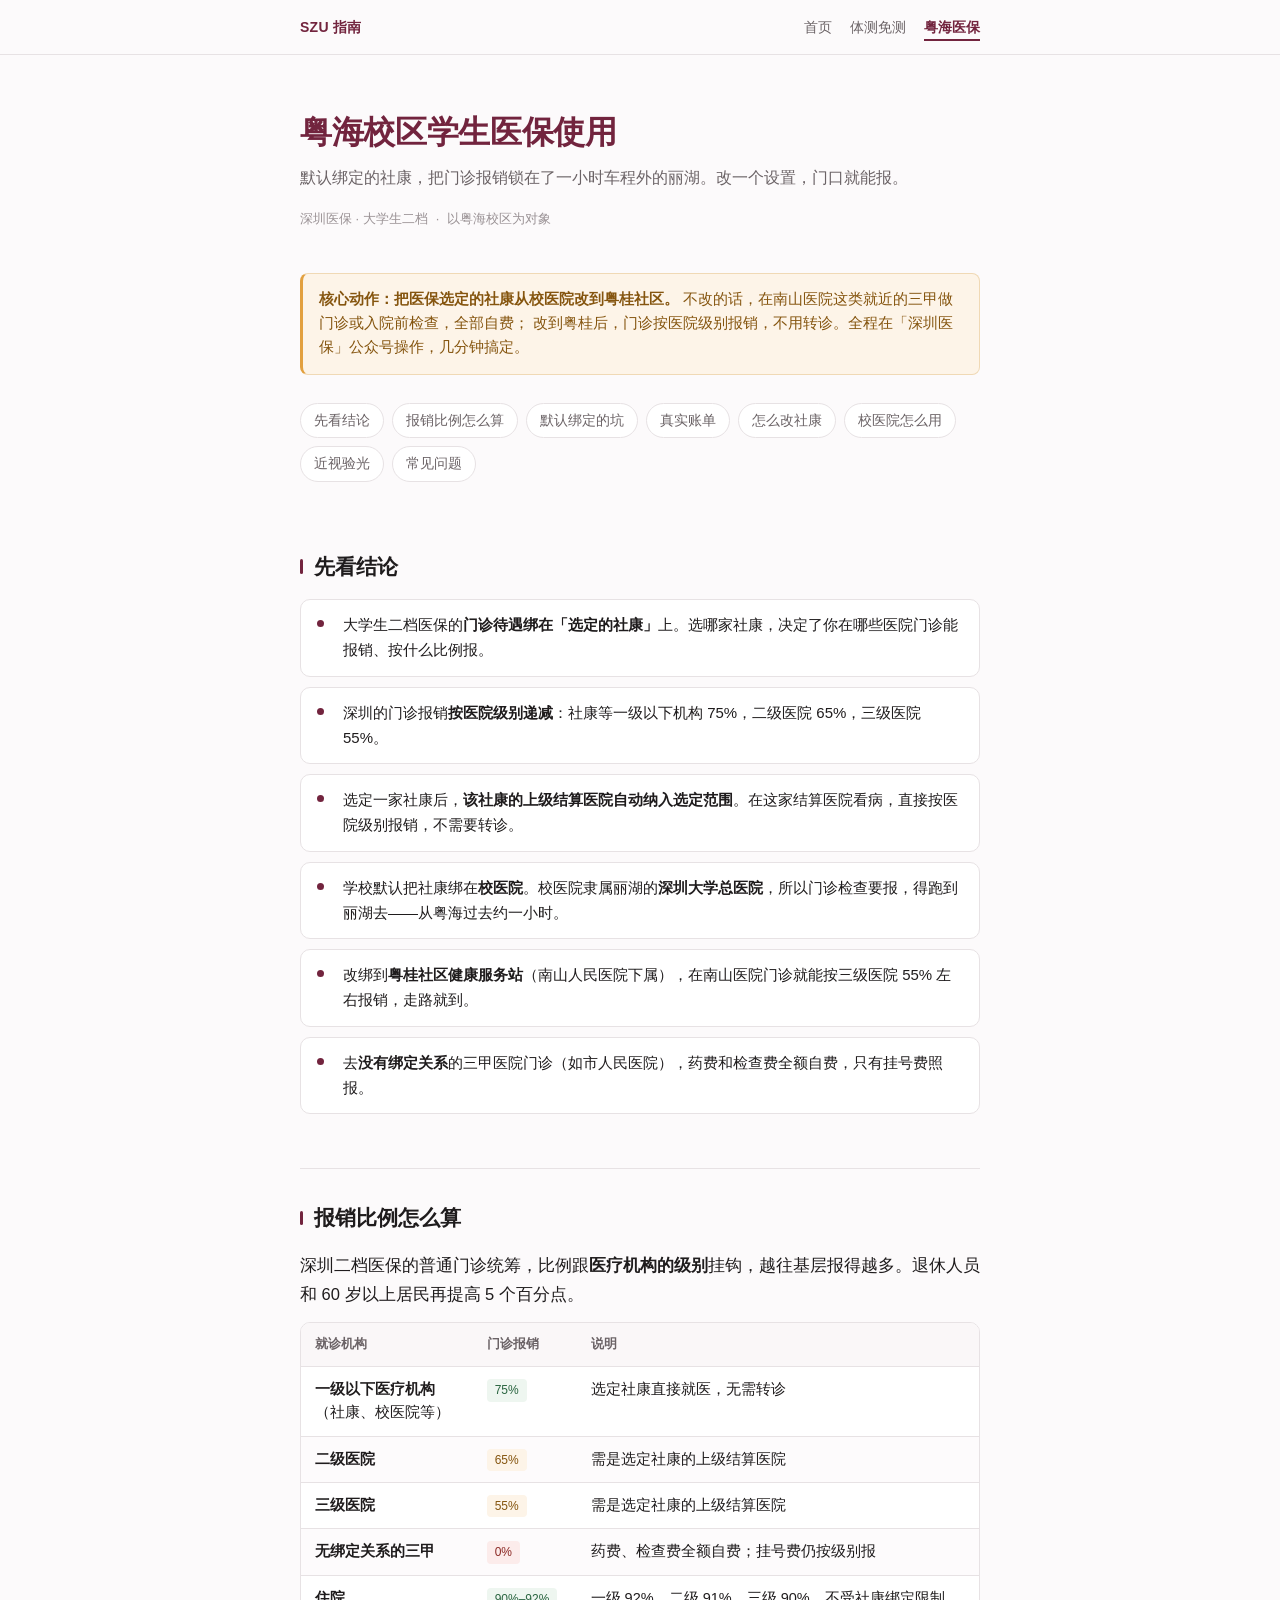
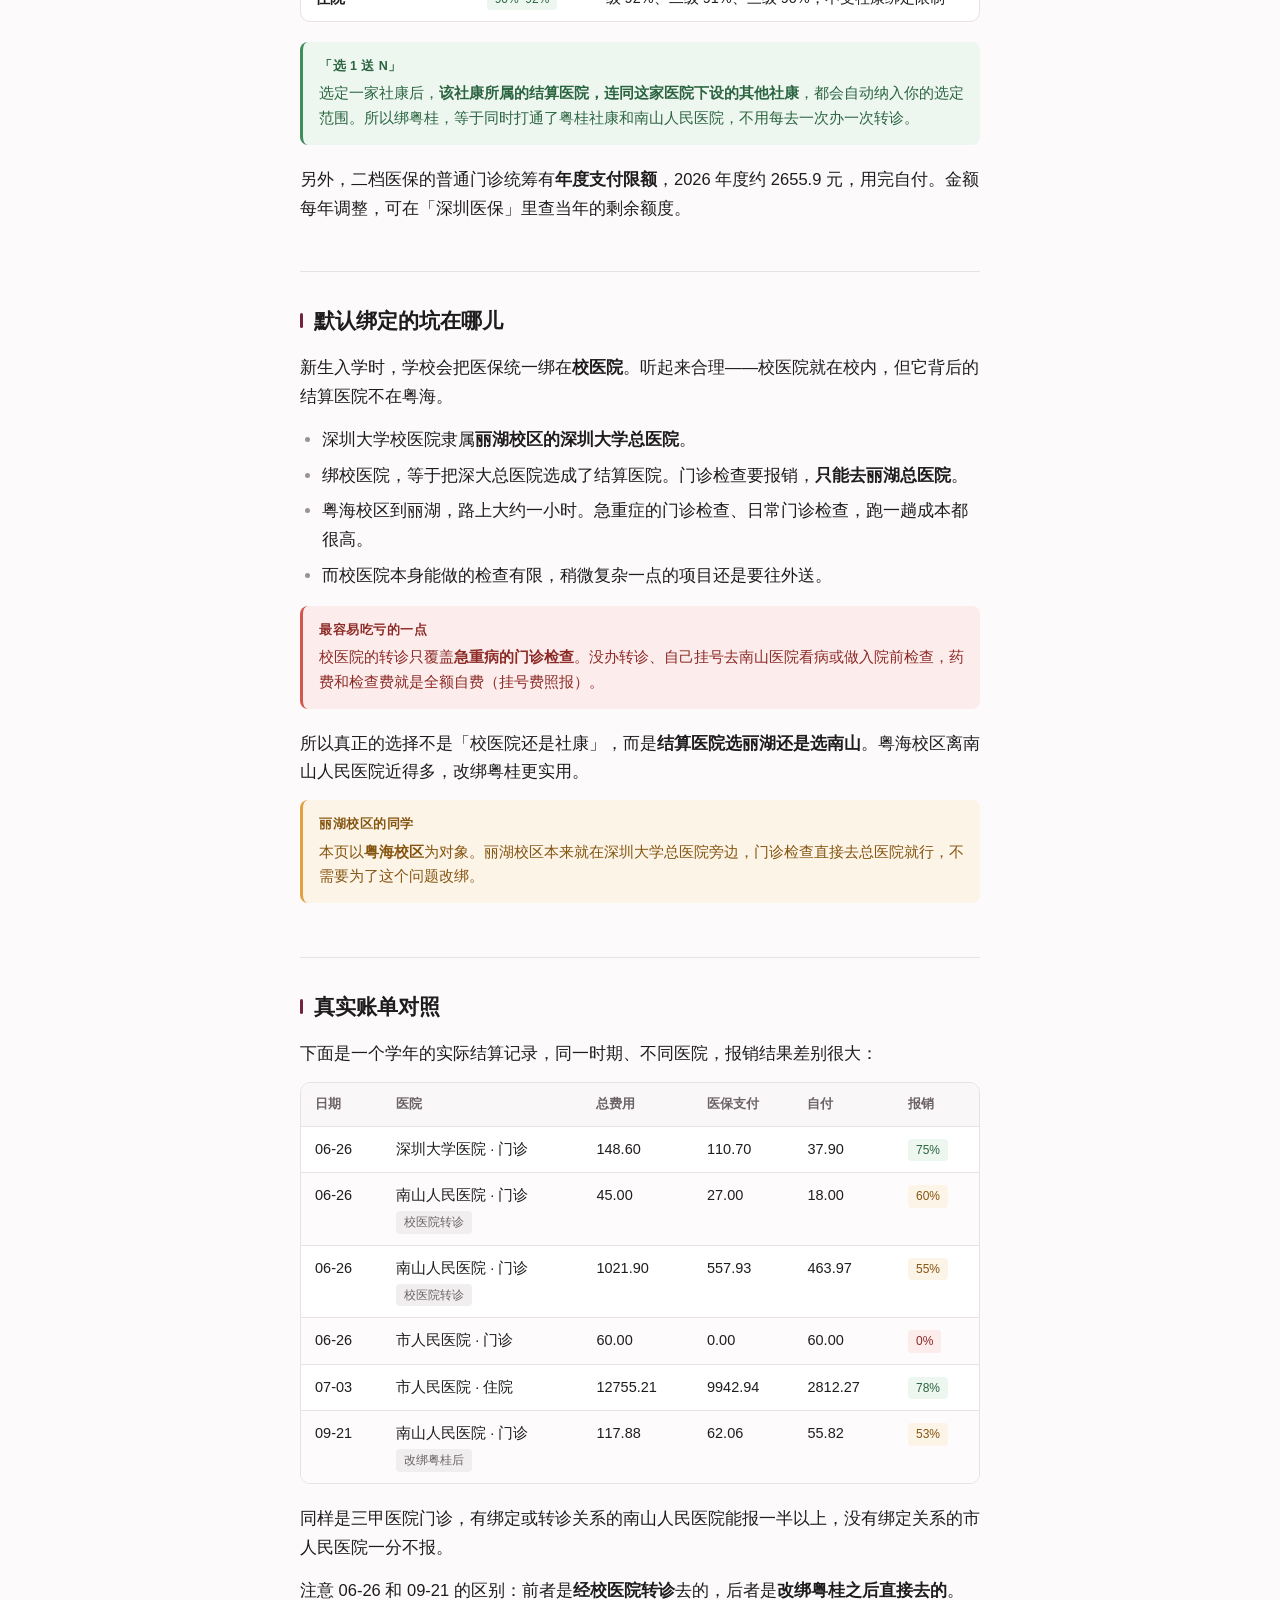
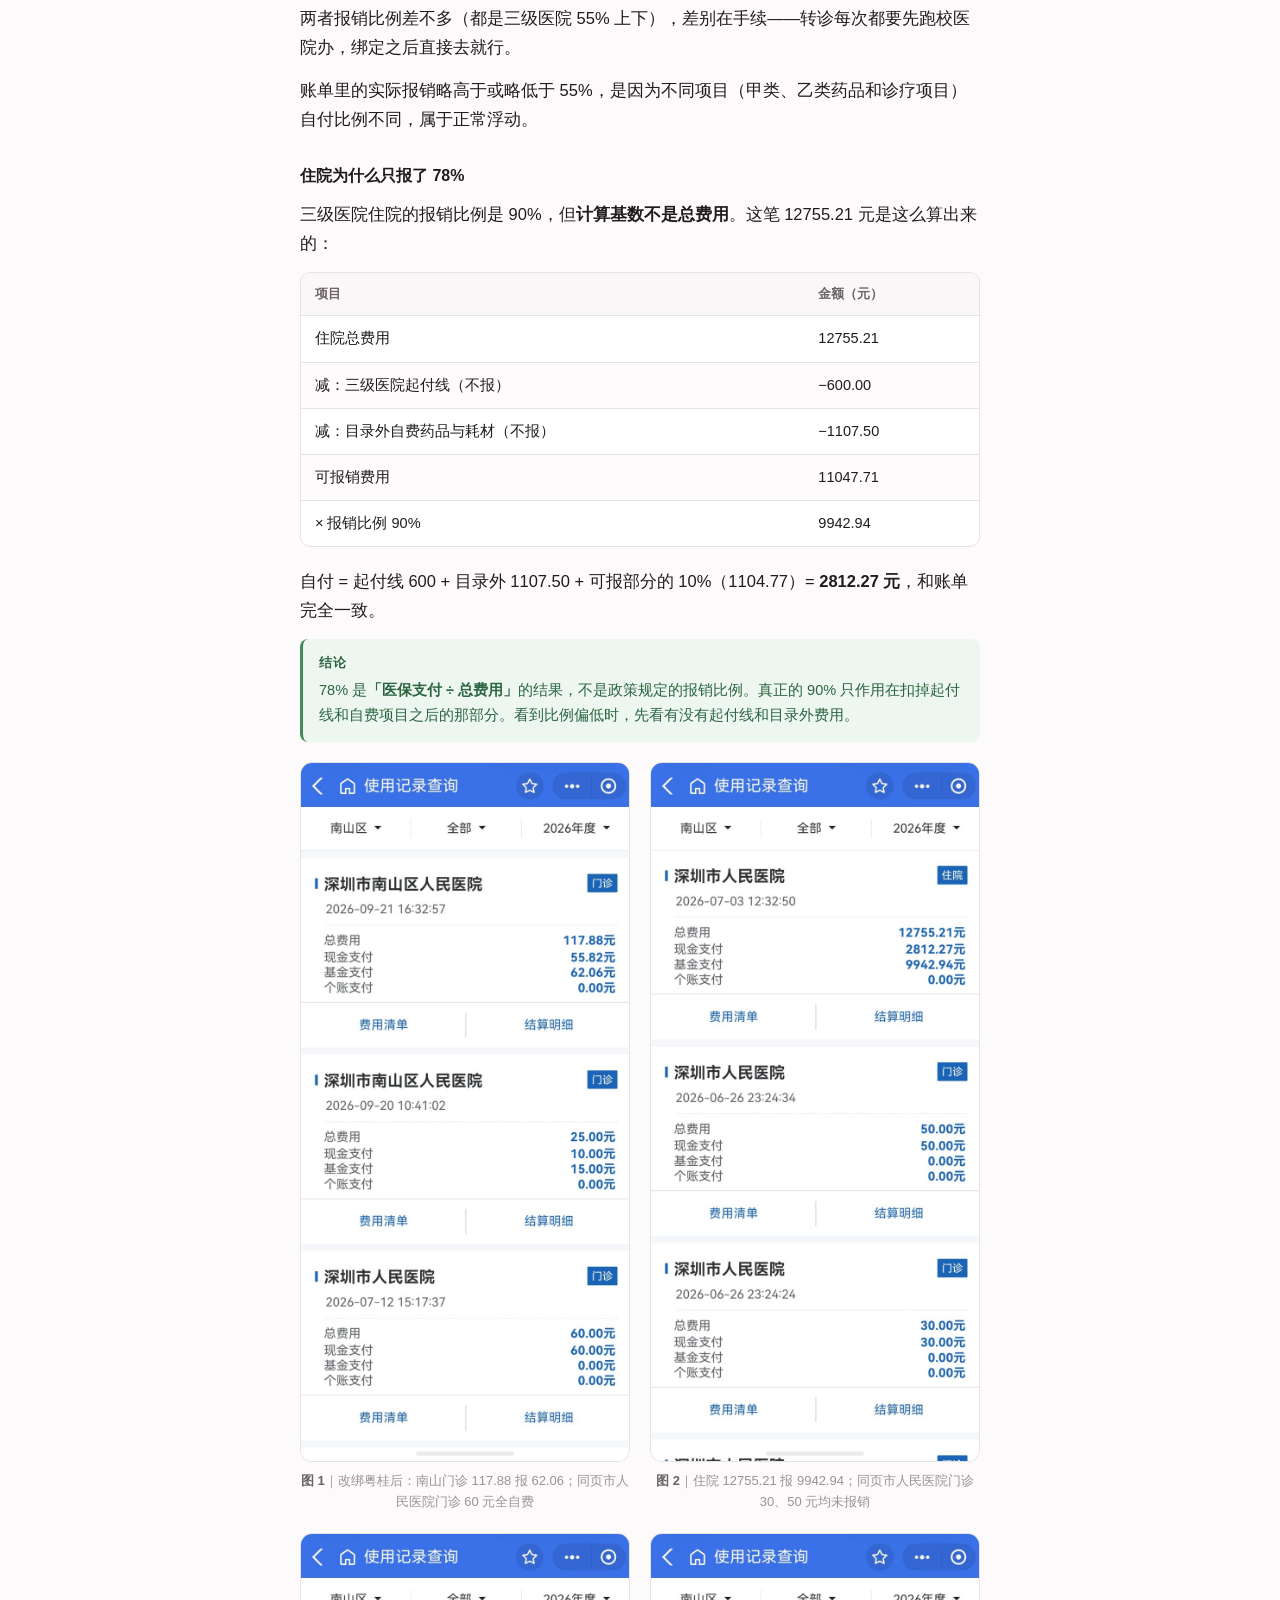
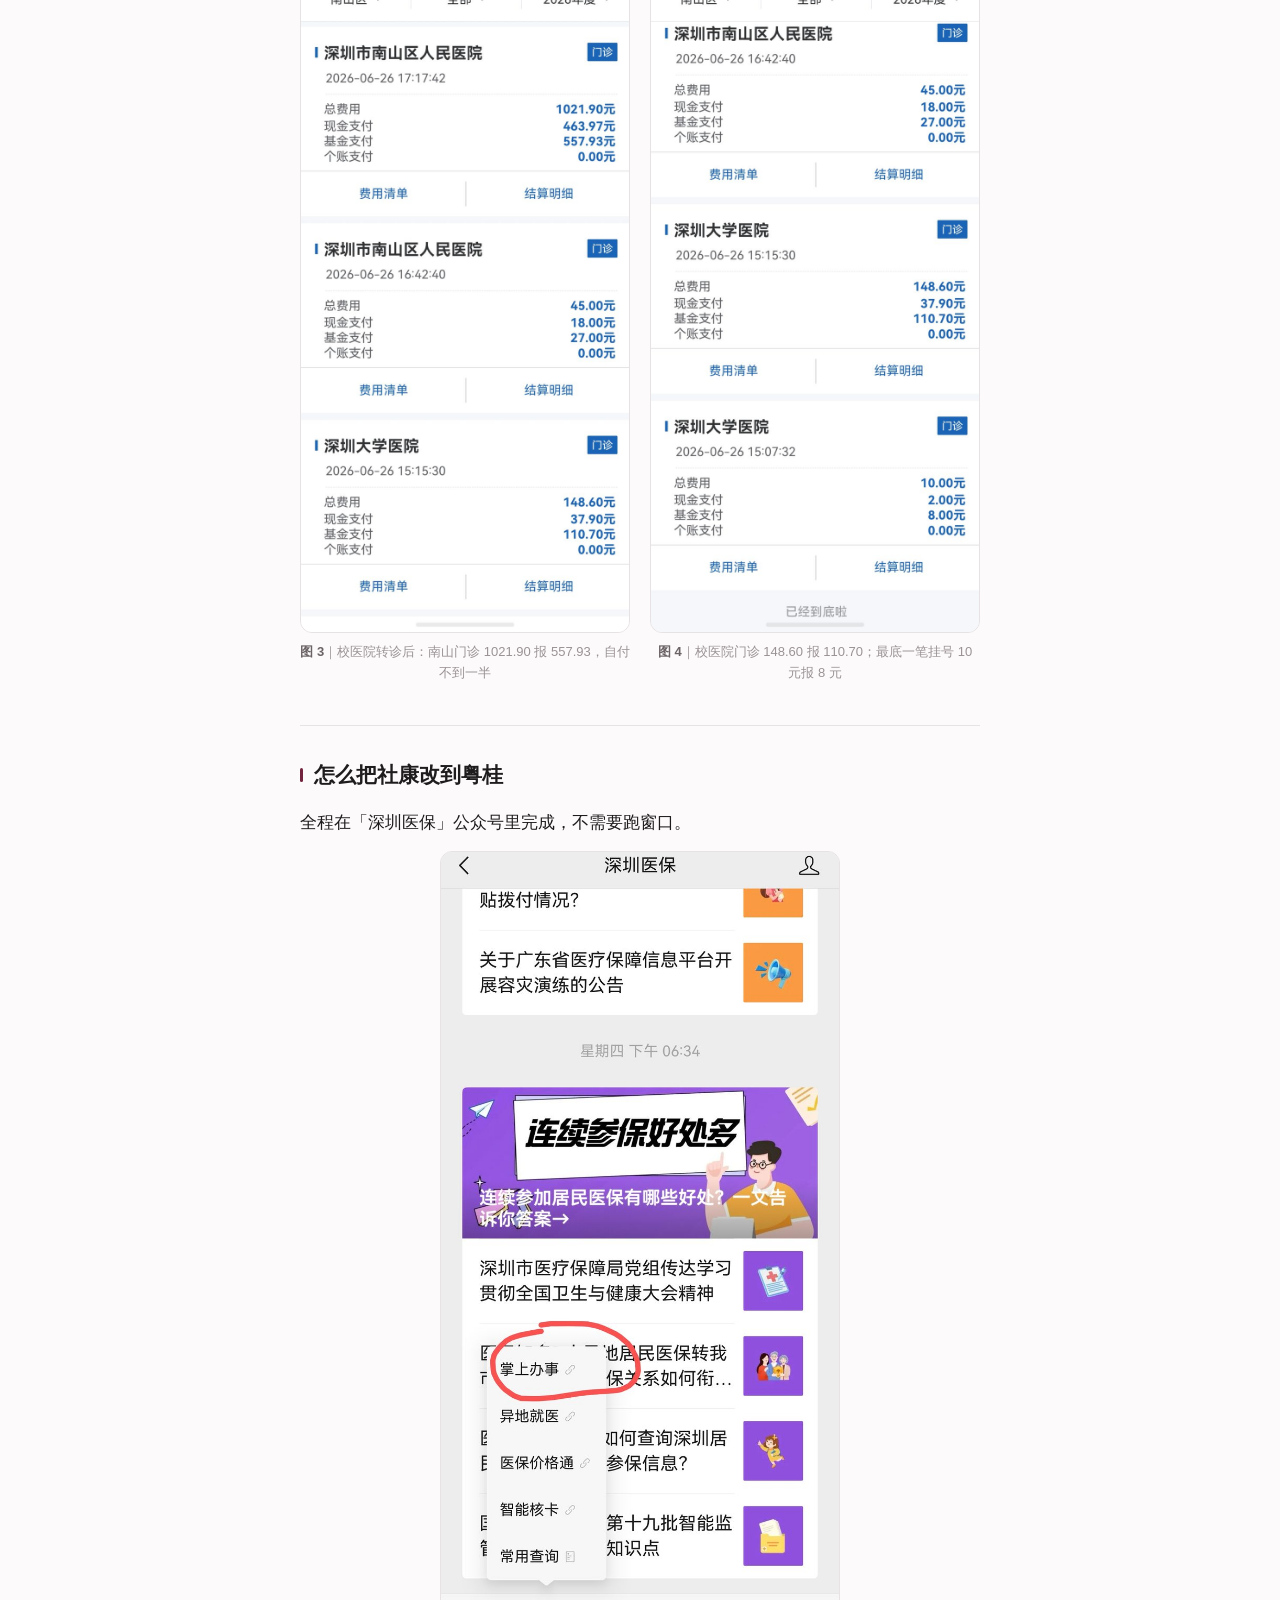
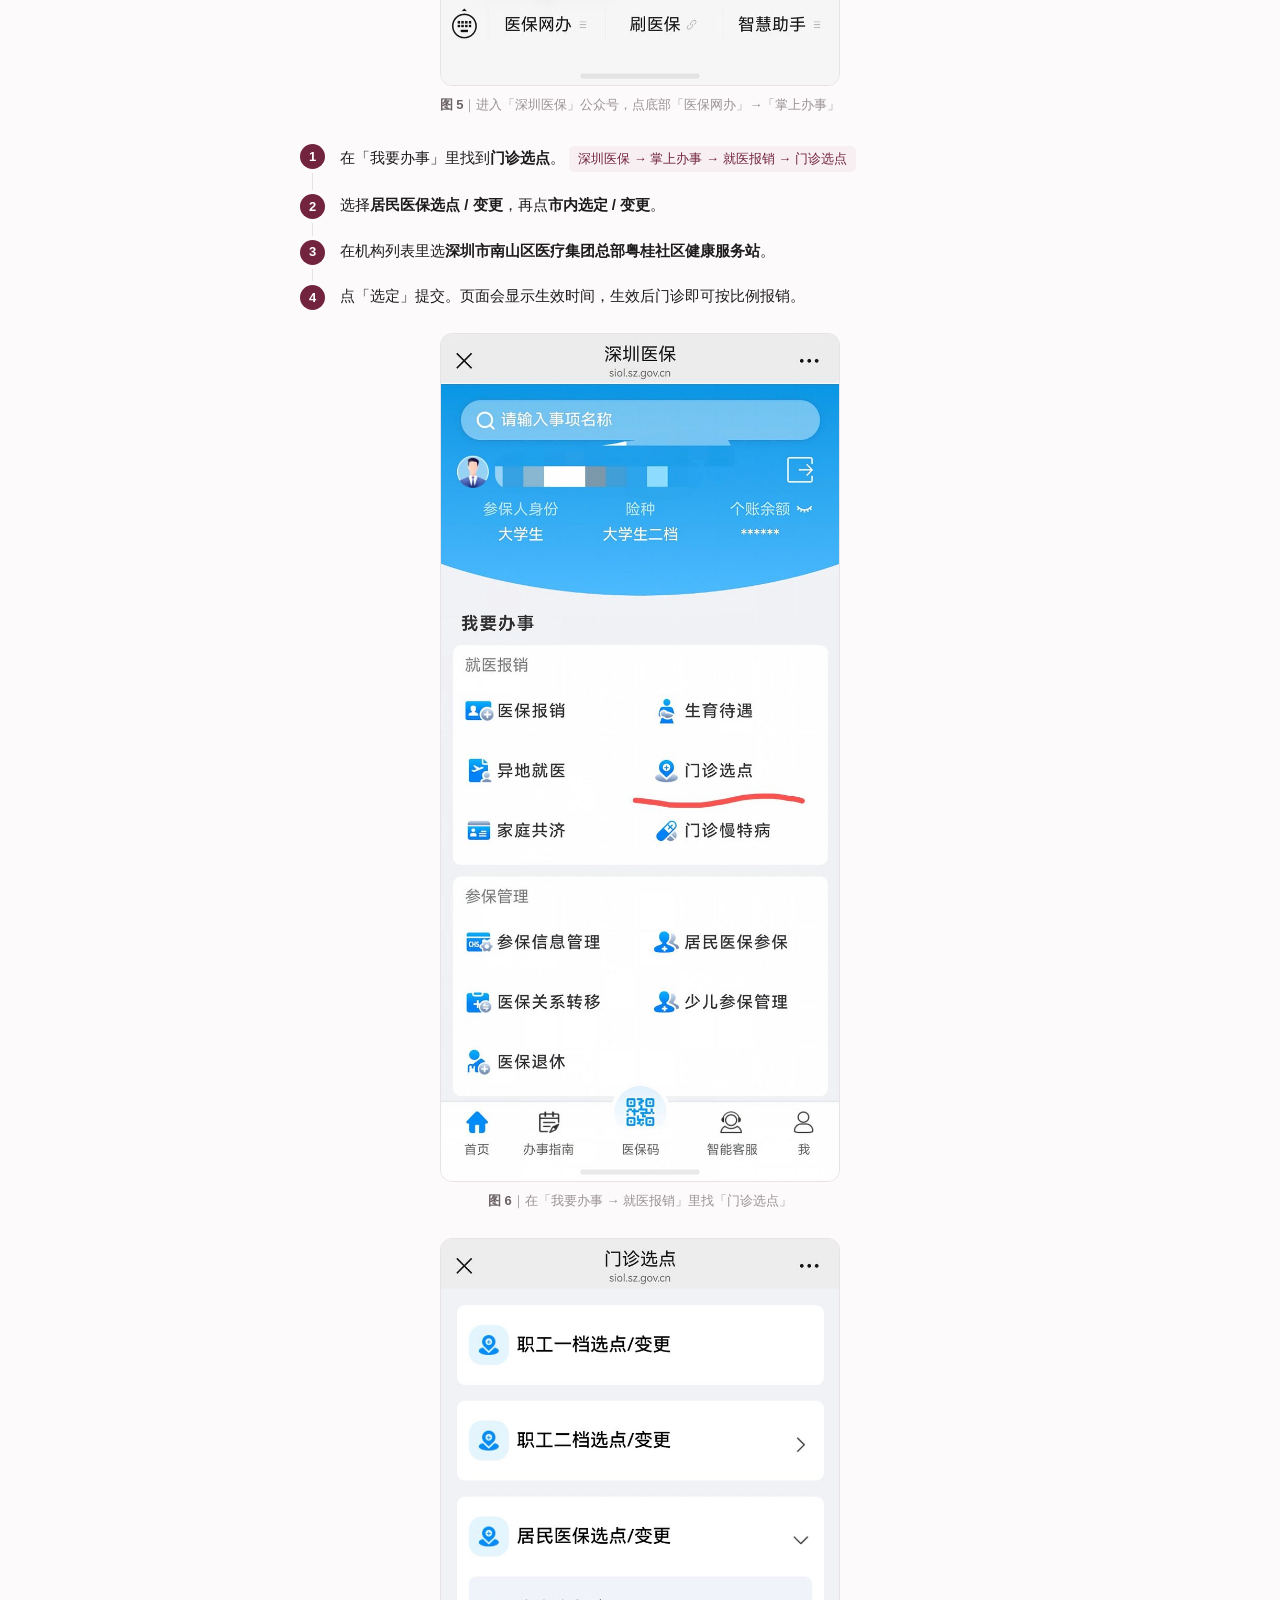
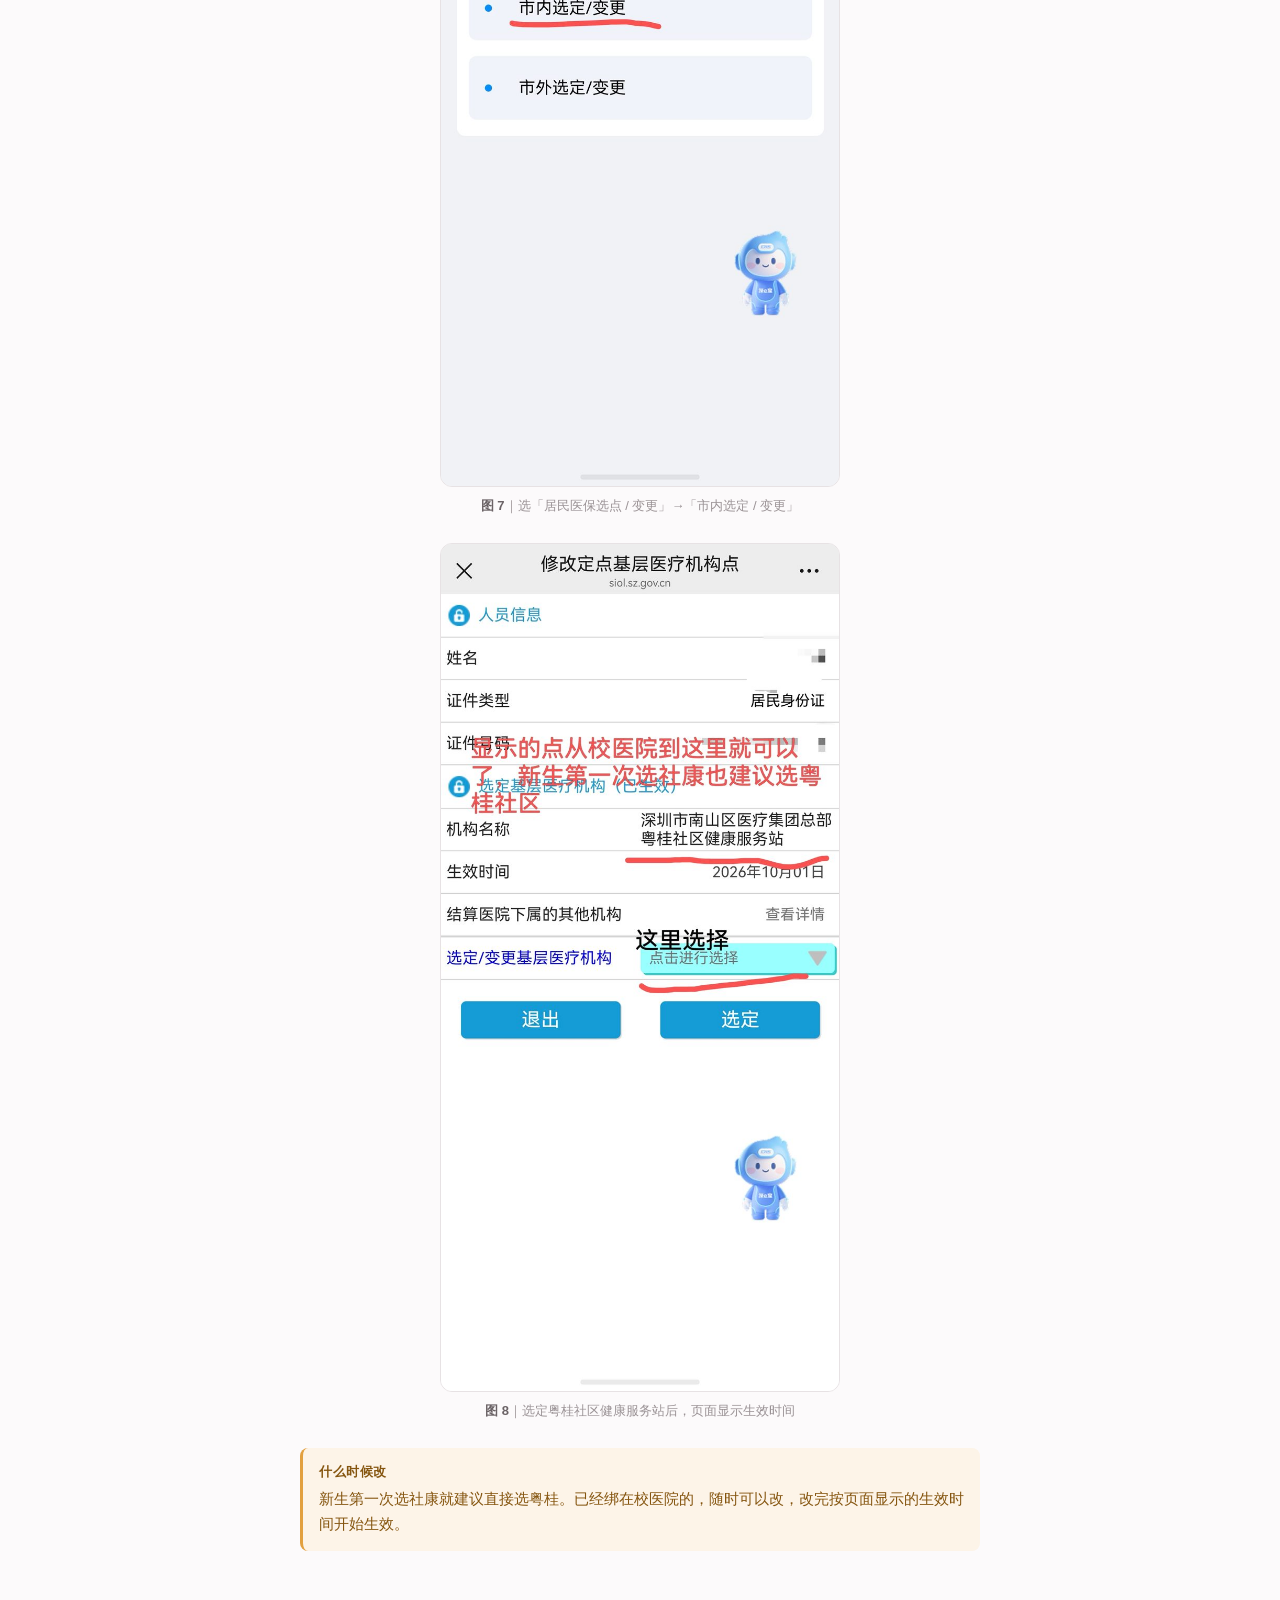
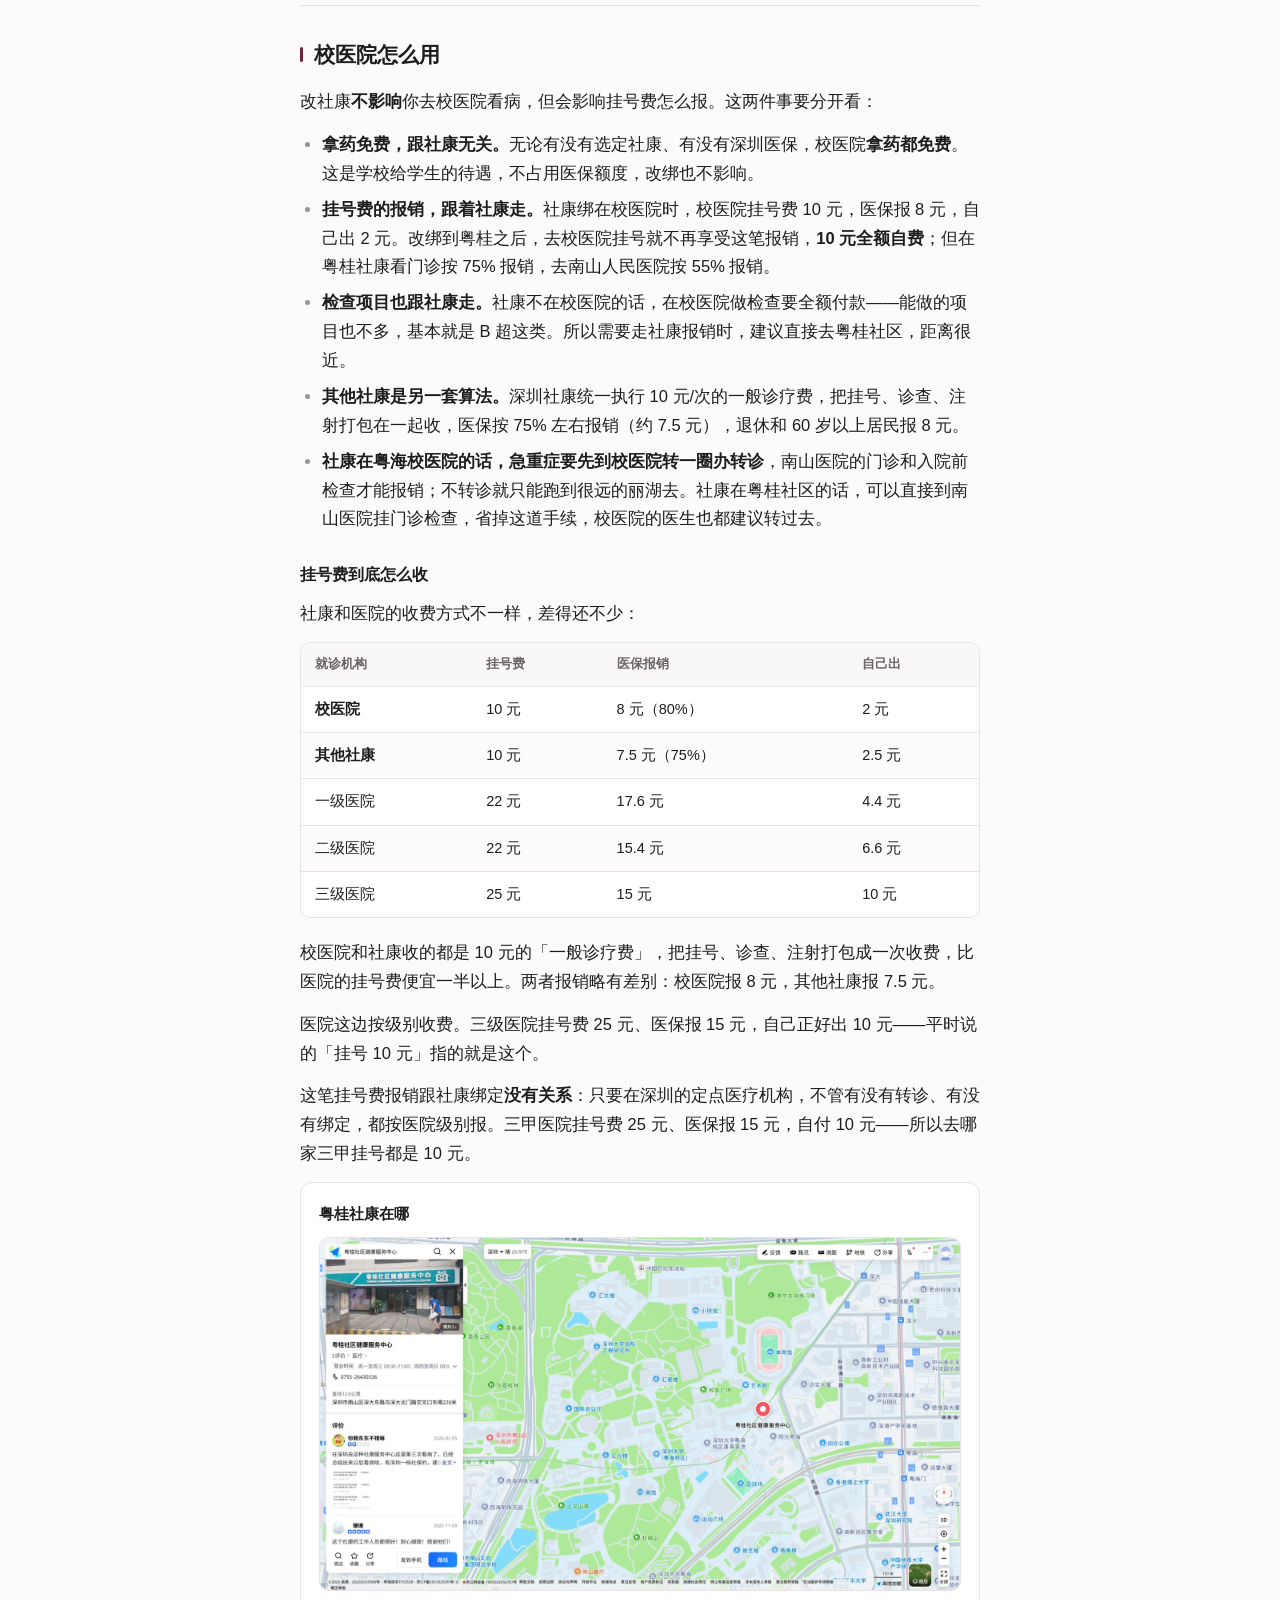
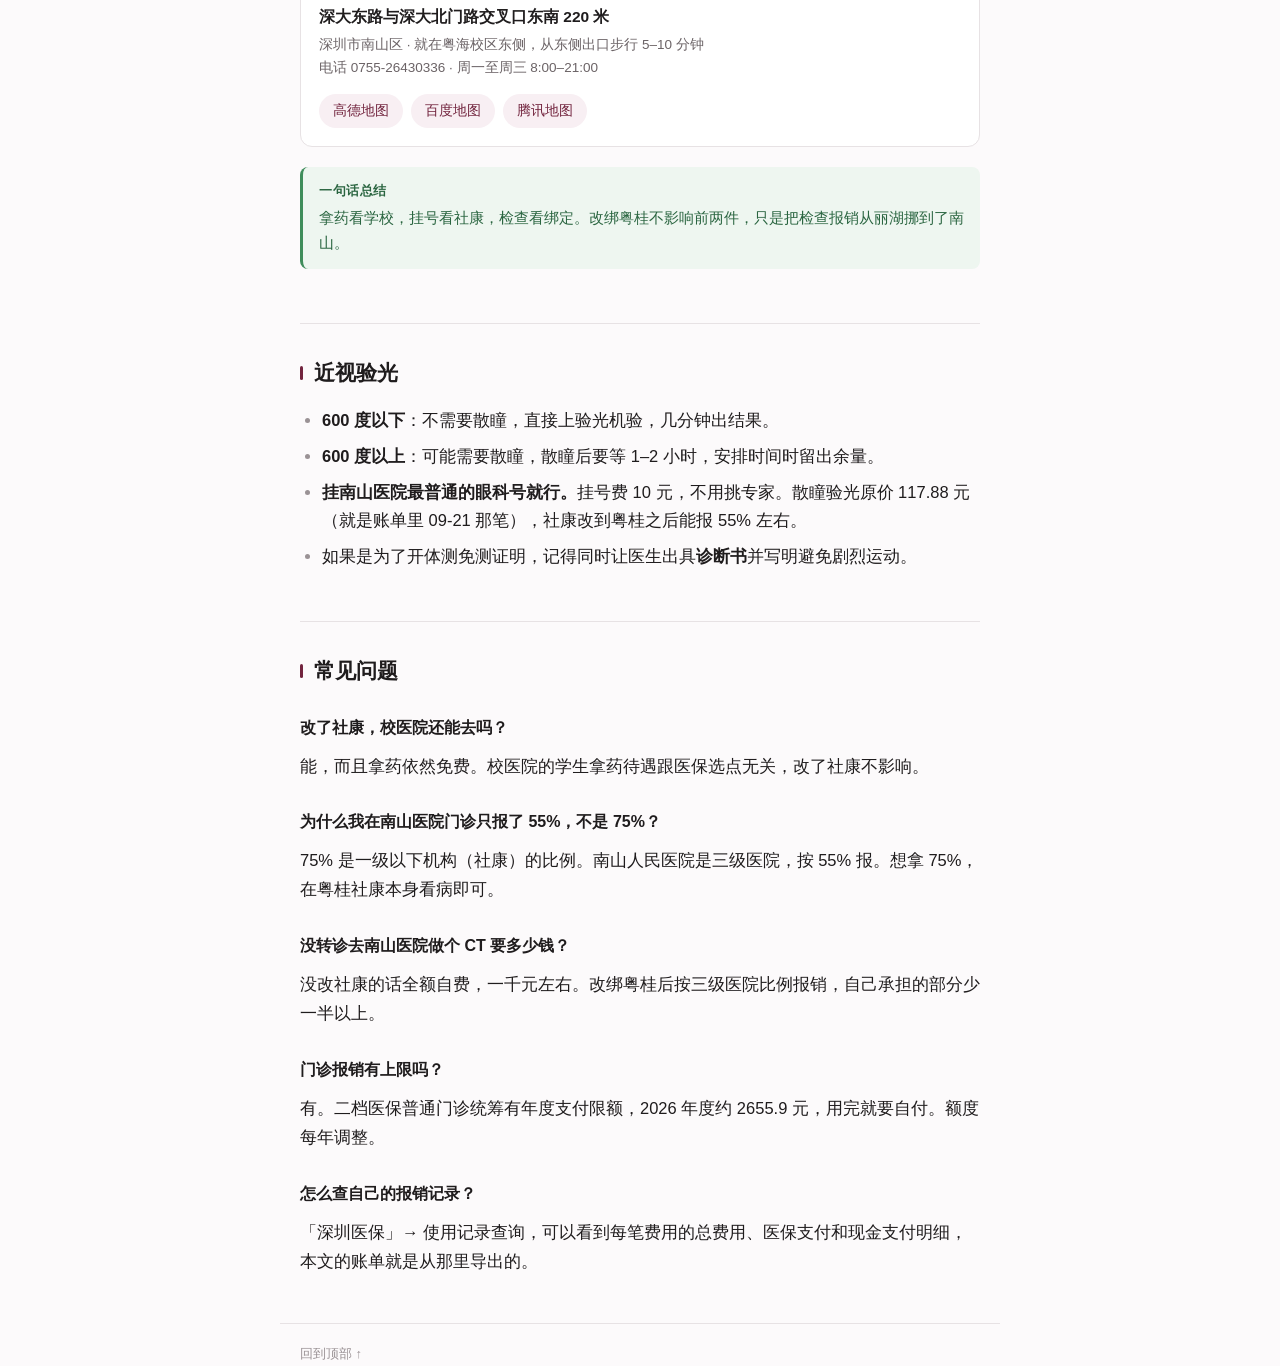
==== commit 9d566a64: "3" ====
--- a/medical.html
+++ b/medical.html
@@ -55,7 +55,7 @@
       <li>选定一家社康后，<strong>该社康的上级结算医院自动纳入选定范围</strong>。在这家结算医院看病，直接按医院级别报销，不需要转诊。</li>
       <li>学校默认把社康绑在<strong>校医院</strong>。校医院隶属丽湖的<strong>深圳大学总医院</strong>，所以门诊检查要报，得跑到丽湖去——从粤海过去约一小时。</li>
       <li>改绑到<strong>粤桂社区健康服务站</strong>（南山人民医院下属），在南山医院门诊就能按三级医院 55% 左右报销，走路就到。</li>
-      <li>去<strong>没有绑定关系</strong>的三甲医院门诊（如市人民医院），全额自费。</li>
+      <li>去<strong>没有绑定关系</strong>的三甲医院门诊（如市人民医院），药费和检查费全额自费，只有挂号费照报。</li>
     </ul>
   </section>
 
@@ -86,7 +86,7 @@
           <tr>
             <td><strong>无绑定关系的三甲</strong></td>
             <td><span class="tag tag-none">0%</span></td>
-            <td>全额自费，除非经社康转诊</td>
+            <td>药费、检查费全额自费；挂号费仍按级别报</td>
           </tr>
           <tr>
             <td><strong>住院</strong></td>
@@ -114,7 +114,7 @@
     </ul>
     <div class="note note-danger">
       <span class="label">最容易吃亏的一点</span>
-      校医院的转诊只覆盖<strong>急重病的门诊检查</strong>。没办转诊、自己挂号去南山医院看病或做入院前检查，就是全额自费。
+      校医院的转诊只覆盖<strong>急重病的门诊检查</strong>。没办转诊、自己挂号去南山医院看病或做入院前检查，药费和检查费就是全额自费（挂号费照报）。
     </div>
     <p>所以真正的选择不是「校医院还是社康」，而是<strong>结算医院选丽湖还是选南山</strong>。粤海校区离南山人民医院近得多，改绑粤桂更实用。</p>
     <div class="note note-warn">
@@ -308,7 +308,7 @@
     <div class="tablewrap">
       <table>
         <thead>
-          <tr><th>就诊机构</th><th>诊查费</th><th>医保报销</th><th>自己出</th></tr>
+          <tr><th>就诊机构</th><th>挂号费</th><th>医保报销</th><th>自己出</th></tr>
         </thead>
         <tbody>
           <tr>
@@ -344,9 +344,9 @@
         </tbody>
       </table>
     </div>
-    <p>校医院和社康收的都是 10 元的「一般诊疗费」，把挂号、普通门诊诊查、注射打包成一次收费，比医院的诊查费便宜一半以上。两者报销略有差别：校医院报 8 元，其他社康报 7.5 元。</p>
-    <p>医院这边按级别收费。三级医院普通门诊诊查费 25 元、医保报 15 元，自己正好出 10 元——平时说的「挂号 10 元」指的就是这个。</p>
-    <p>注意：<strong>医院这笔 15 元左右的报销，前提是这家医院在你的选定范围内</strong>（即选定社康的上级结算医院），或者走了转诊。没有绑定关系的医院，诊查费也要自己全出。</p>
+    <p>校医院和社康收的都是 10 元的「一般诊疗费」，把挂号、诊查、注射打包成一次收费，比医院的挂号费便宜一半以上。两者报销略有差别：校医院报 8 元，其他社康报 7.5 元。</p>
+    <p>医院这边按级别收费。三级医院挂号费 25 元、医保报 15 元，自己正好出 10 元——平时说的「挂号 10 元」指的就是这个。</p>
+    <p>这笔挂号费报销跟社康绑定<strong>没有关系</strong>：只要在深圳的定点医疗机构，不管有没有转诊、有没有绑定，都按医院级别报。三甲医院挂号费 25 元、医保报 15 元，自付 10 元——所以去哪家三甲挂号都是 10 元。</p>
     <div class="clinic">
       <h3>粤桂社康在哪</h3>
       <a href="assets/img/medical-07-clinic-map.jpg" target="_blank" rel="noopener">
